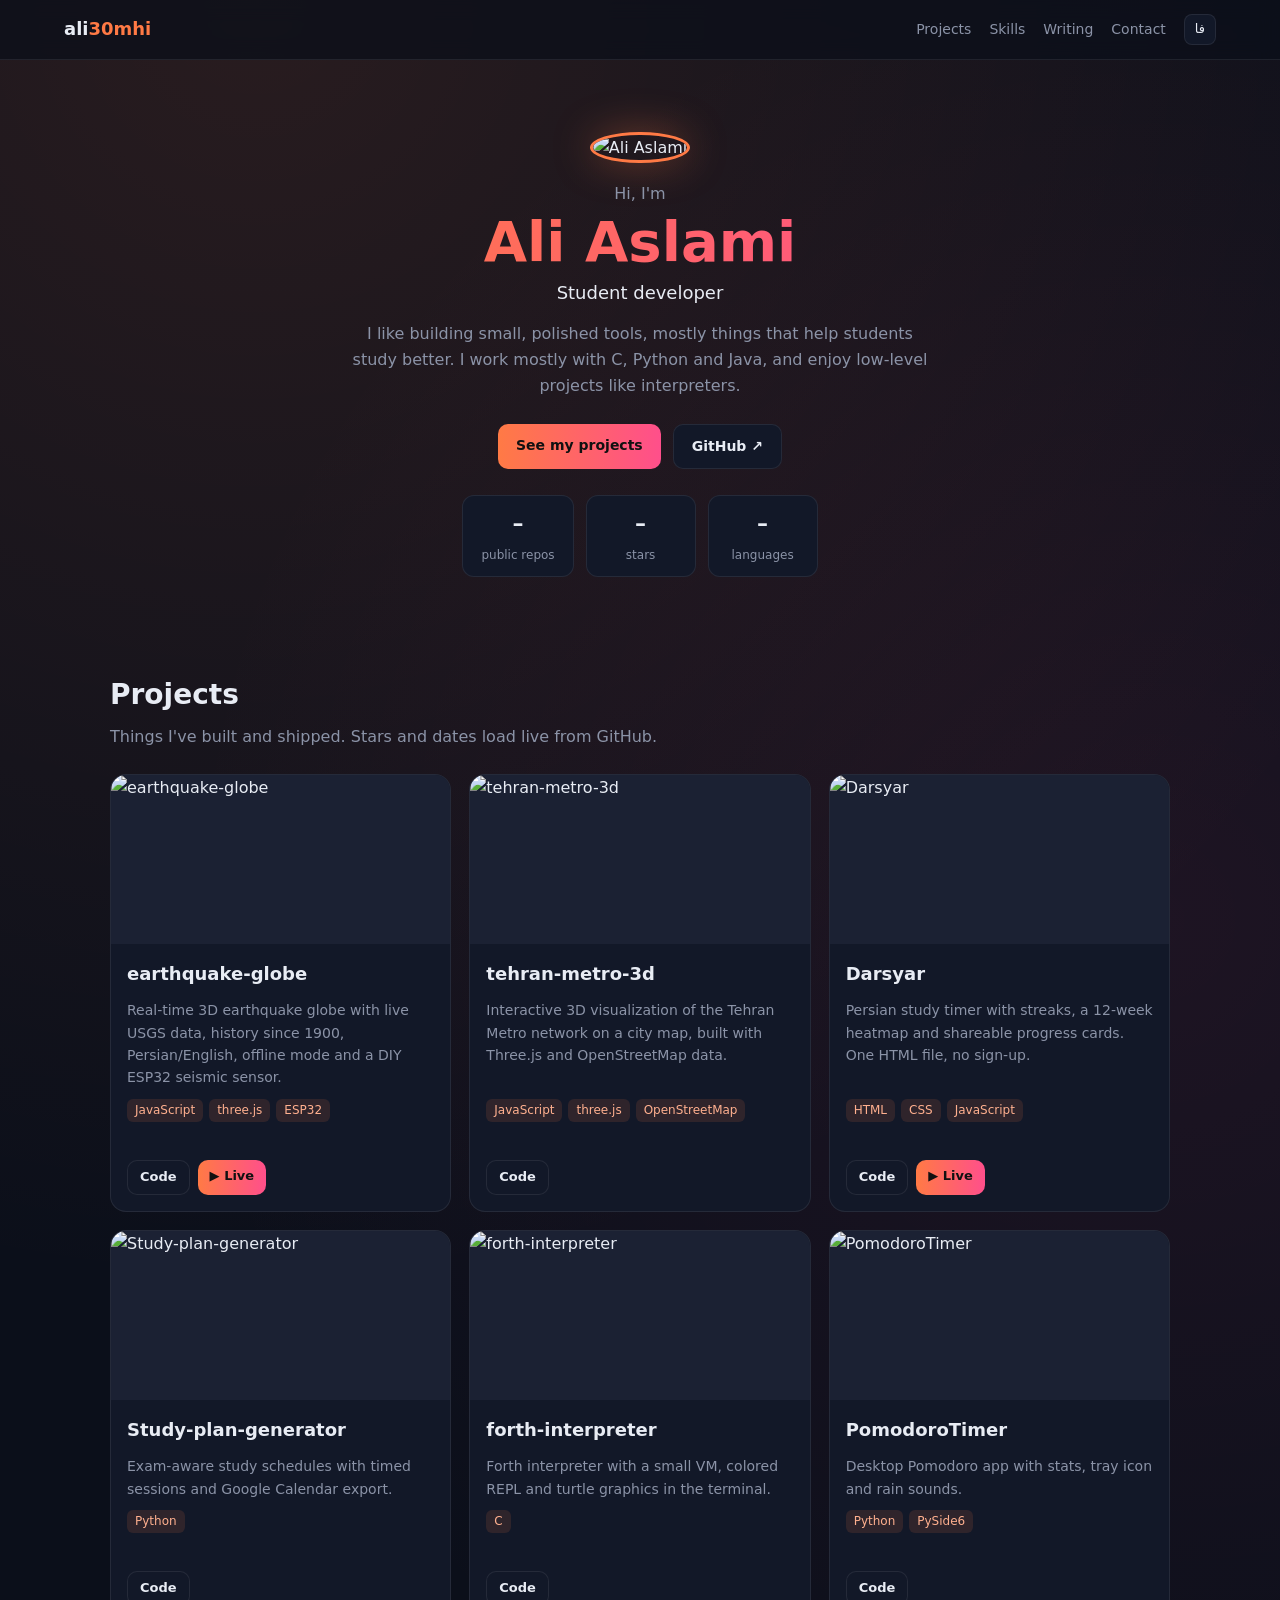
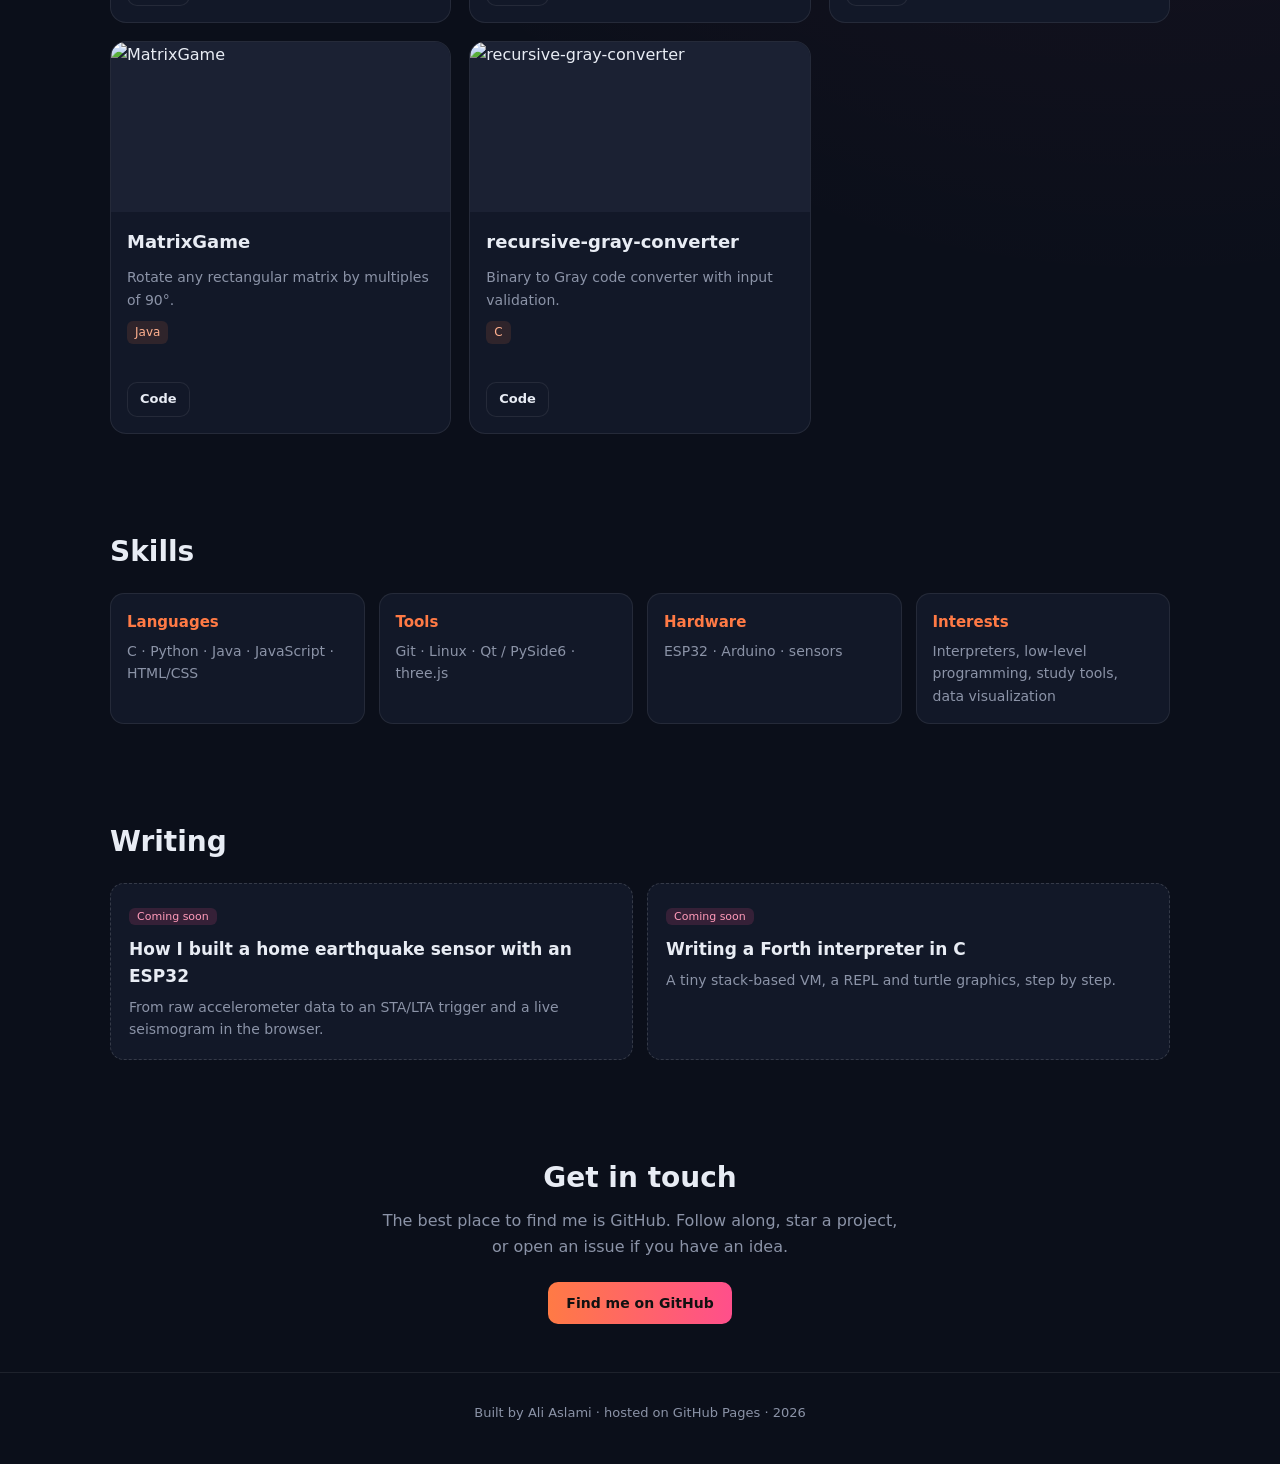
==== index.html @ bccf0cba "Remove location" ====
<!DOCTYPE html>
<html lang="en" dir="ltr">
<head>
  <meta charset="UTF-8">
  <meta name="viewport" content="width=device-width, initial-scale=1">
  <title>Ali Aslami · Student developer</title>
  <meta name="description" content="Ali Aslami, a student developer building small, polished tools in C, Python, Java and JavaScript.">
  <meta property="og:title" content="Ali Aslami · Student developer">
  <meta property="og:description" content="Projects, tools and experiments by Ali Aslami.">
  <meta property="og:image" content="https://github.com/Ali30mhi.png">
  <meta name="theme-color" content="#0b0f1a">
  <link rel="icon" href="https://github.com/Ali30mhi.png">
  <link rel="stylesheet" href="https://cdn.jsdelivr.net/npm/vazirmatn/Vazirmatn-font-face.css">
  <link rel="stylesheet" href="style.css">
</head>
<body>
  <nav class="nav">
    <a class="brand" href="#top">ali<span>30mhi</span></a>
    <div class="links">
      <a href="#projects" data-i18n="navProjects">Projects</a>
      <a href="#skills" data-i18n="navSkills">Skills</a>
      <a href="#writing" data-i18n="navWriting">Writing</a>
      <a href="#contact" data-i18n="navContact">Contact</a>
      <button id="lang" class="chip">فا</button>
    </div>
  </nav>

  <header id="top" class="hero">
    <img class="avatar" src="https://github.com/Ali30mhi.png?size=240" alt="Ali Aslami" width="120" height="120">
    <p class="hello" data-i18n="hello">Hi, I'm</p>
    <h1>Ali Aslami</h1>
    <p class="role" data-i18n="role">Student developer</p>
    <p class="bio" data-i18n="bio"></p>
    <div class="cta">
      <a class="btn primary" href="#projects" data-i18n="seeProjects">See my projects</a>
      <a class="btn" href="https://github.com/Ali30mhi" target="_blank" rel="noopener">GitHub ↗</a>
    </div>
    <div class="stats">
      <div><b id="stRepos">–</b><span data-i18n="stRepos">public repos</span></div>
      <div><b id="stStars">–</b><span data-i18n="stStars">stars</span></div>
      <div><b id="stLangs">–</b><span data-i18n="stLangs">languages</span></div>
    </div>
  </header>

  <main>
    <section id="projects">
      <h2 data-i18n="projectsTitle">Projects</h2>
      <p class="sub" data-i18n="projectsSub"></p>
      <div id="grid" class="grid"></div>
    </section>

    <section id="skills">
      <h2 data-i18n="skillsTitle">Skills</h2>
      <div class="skills">
        <div class="skill"><h3 data-i18n="skLang">Languages</h3><p>C · Python · Java · JavaScript · HTML/CSS</p></div>
        <div class="skill"><h3 data-i18n="skTools">Tools</h3><p>Git · Linux · Qt / PySide6 · three.js</p></div>
        <div class="skill"><h3 data-i18n="skHw">Hardware</h3><p>ESP32 · Arduino · sensors</p></div>
        <div class="skill"><h3 data-i18n="skInterests">Interests</h3><p data-i18n="interests"></p></div>
      </div>
    </section>

    <section id="writing">
      <h2 data-i18n="writingTitle">Writing</h2>
      <div class="posts">
        <article class="post"><span class="tag" data-i18n="soon">Coming soon</span><h3 data-i18n="post1"></h3><p data-i18n="post1d"></p></article>
        <article class="post"><span class="tag" data-i18n="soon">Coming soon</span><h3 data-i18n="post2"></h3><p data-i18n="post2d"></p></article>
      </div>
    </section>

    <section id="contact" class="contact">
      <h2 data-i18n="contactTitle">Get in touch</h2>
      <p data-i18n="contactText"></p>
      <a class="btn primary" href="https://github.com/Ali30mhi" target="_blank" rel="noopener" data-i18n="contactBtn">Find me on GitHub</a>
    </section>
  </main>

  <footer><span data-i18n="footer"></span> · <span id="year"></span></footer>
  <script src="main.js"></script>
</body>
</html>
---- style.css ----
:root {
  --bg: #0b0f1a; --card: #121828; --line: rgba(255, 255, 255, .08);
  --fg: #e8ecf4; --muted: #8b93a7; --a: #ff7a45; --b: #ff4f8b;
}
* { box-sizing: border-box; }
html { scroll-behavior: smooth; }
body {
  margin: 0; background: var(--bg); color: var(--fg);
  font: 16px/1.6 system-ui, -apple-system, "Segoe UI", Roboto, sans-serif;
  background-image: radial-gradient(circle at 20% 0%, rgba(255, 122, 69, .12), transparent 40%),
                    radial-gradient(circle at 90% 30%, rgba(255, 79, 139, .08), transparent 40%);
}
html[lang="fa"] body { font-family: Vazirmatn, Tahoma, system-ui, sans-serif; }
a { color: inherit; text-decoration: none; }

.nav {
  position: sticky; top: 0; z-index: 10; display: flex; justify-content: space-between; align-items: center;
  padding: 14px clamp(16px, 5vw, 64px); background: rgba(11, 15, 26, .75);
  backdrop-filter: blur(10px); -webkit-backdrop-filter: blur(10px); border-bottom: 1px solid var(--line);
}
.brand { font-weight: 800; font-size: 18px; direction: ltr; }
.brand span { color: var(--a); }
.links { display: flex; gap: 18px; align-items: center; font-size: 14px; color: var(--muted); }
.links a:hover { color: var(--fg); }
.chip {
  background: var(--card); color: var(--fg); border: 1px solid var(--line); border-radius: 8px;
  padding: 4px 10px; font: inherit; font-size: 13px; cursor: pointer;
}

.hero { max-width: 760px; margin: 0 auto; padding: 72px 20px 48px; text-align: center; }
.avatar { width: 120px; height: 120px; border-radius: 50%; border: 3px solid var(--a); box-shadow: 0 0 40px rgba(255, 122, 69, .35); }
.hello { color: var(--muted); margin: 18px 0 0; }
h1 {
  font-size: clamp(36px, 7vw, 56px); margin: 4px 0; line-height: 1.1;
  background: linear-gradient(90deg, var(--a), var(--b)); -webkit-background-clip: text; background-clip: text; color: transparent;
}
.role { font-size: 18px; margin: 6px 0 14px; }
.bio { color: var(--muted); max-width: 580px; margin: 0 auto; }
.cta { display: flex; gap: 12px; justify-content: center; margin: 26px 0; flex-wrap: wrap; }
.btn {
  display: inline-block; padding: 10px 18px; border-radius: 10px; border: 1px solid var(--line);
  background: var(--card); font-weight: 600; font-size: 14px; transition: transform .15s, border-color .15s;
}
.btn:hover { transform: translateY(-2px); border-color: var(--a); }
.btn.primary { background: linear-gradient(90deg, var(--a), var(--b)); border: 0; color: #111; }
.btn.small { padding: 6px 12px; font-size: 13px; }
.stats { display: flex; gap: 12px; justify-content: center; }
.stats div { background: var(--card); border: 1px solid var(--line); border-radius: 12px; padding: 10px 18px; min-width: 110px; }
.stats b { display: block; font-size: 22px; }
.stats span { font-size: 12px; color: var(--muted); }

main { max-width: 1100px; margin: 0 auto; padding: 0 20px; }
section { padding: 48px 0; }
h2 { font-size: 28px; margin: 0 0 6px; }
.sub { color: var(--muted); margin: 0 0 24px; }

.grid { display: grid; grid-template-columns: repeat(auto-fill, minmax(310px, 1fr)); gap: 18px; }
.card {
  background: var(--card); border: 1px solid var(--line); border-radius: 16px; overflow: hidden;
  display: flex; flex-direction: column; transition: transform .2s, border-color .2s, box-shadow .2s;
}
.card:hover { transform: translateY(-4px); border-color: rgba(255, 122, 69, .5); box-shadow: 0 12px 30px rgba(0, 0, 0, .35); }
.thumb img { width: 100%; aspect-ratio: 2 / 1; object-fit: cover; display: block; background: #1b2133; }
.card .body { padding: 16px; display: flex; flex-direction: column; gap: 10px; flex: 1; }
.card h3 { margin: 0; font-size: 18px; direction: ltr; text-align: start; unicode-bidi: plaintext; }
.card p { margin: 0; color: var(--muted); font-size: 14px; flex: 1; }
.tags { display: flex; flex-wrap: wrap; gap: 6px; }
.tags span { font-size: 12px; padding: 2px 8px; border-radius: 6px; background: rgba(255, 122, 69, .12); color: #ffb08f; direction: ltr; }
.meta { display: flex; gap: 12px; font-size: 12px; color: var(--muted); min-height: 18px; }
.actions { display: flex; gap: 8px; }

.skills { display: grid; grid-template-columns: repeat(auto-fit, minmax(220px, 1fr)); gap: 14px; margin-top: 18px; }
.skill { background: var(--card); border: 1px solid var(--line); border-radius: 14px; padding: 16px; }
.skill h3 { margin: 0 0 6px; font-size: 15px; color: var(--a); }
.skill p { margin: 0; color: var(--muted); font-size: 14px; }

.posts { display: grid; grid-template-columns: repeat(auto-fit, minmax(300px, 1fr)); gap: 14px; margin-top: 18px; }
.post { background: var(--card); border: 1px dashed rgba(255, 255, 255, .15); border-radius: 14px; padding: 18px; }
.post h3 { margin: 8px 0 6px; font-size: 17px; }
.post p { margin: 0; color: var(--muted); font-size: 14px; }
.tag { font-size: 11px; padding: 2px 8px; border-radius: 6px; background: rgba(255, 79, 139, .15); color: #ff9ab9; }

.contact { text-align: center; }
.contact p { color: var(--muted); max-width: 520px; margin: 8px auto 22px; }
footer { text-align: center; color: var(--muted); font-size: 13px; padding: 30px 20px 40px; border-top: 1px solid var(--line); }

@media (max-width: 640px) {
  .links a { display: none; }
  .stats { flex-wrap: wrap; }
}
/* end of style.css */
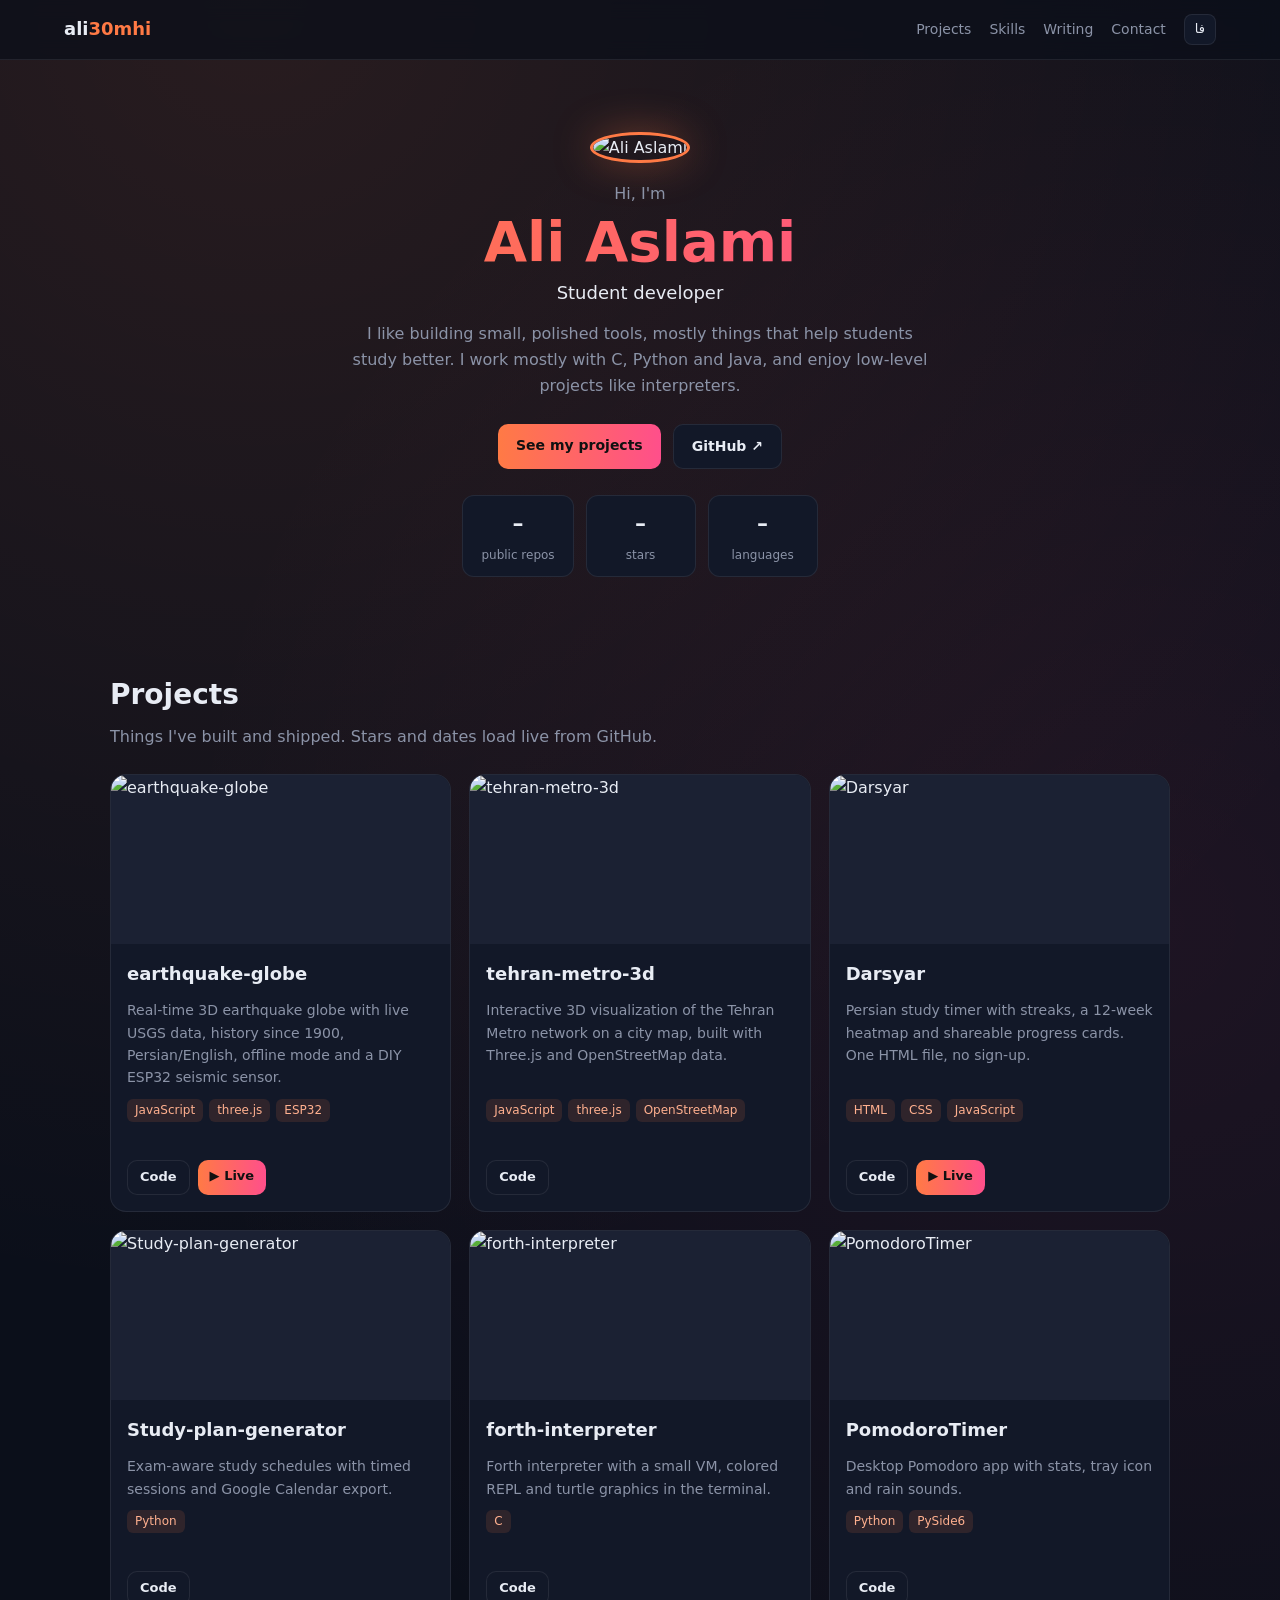
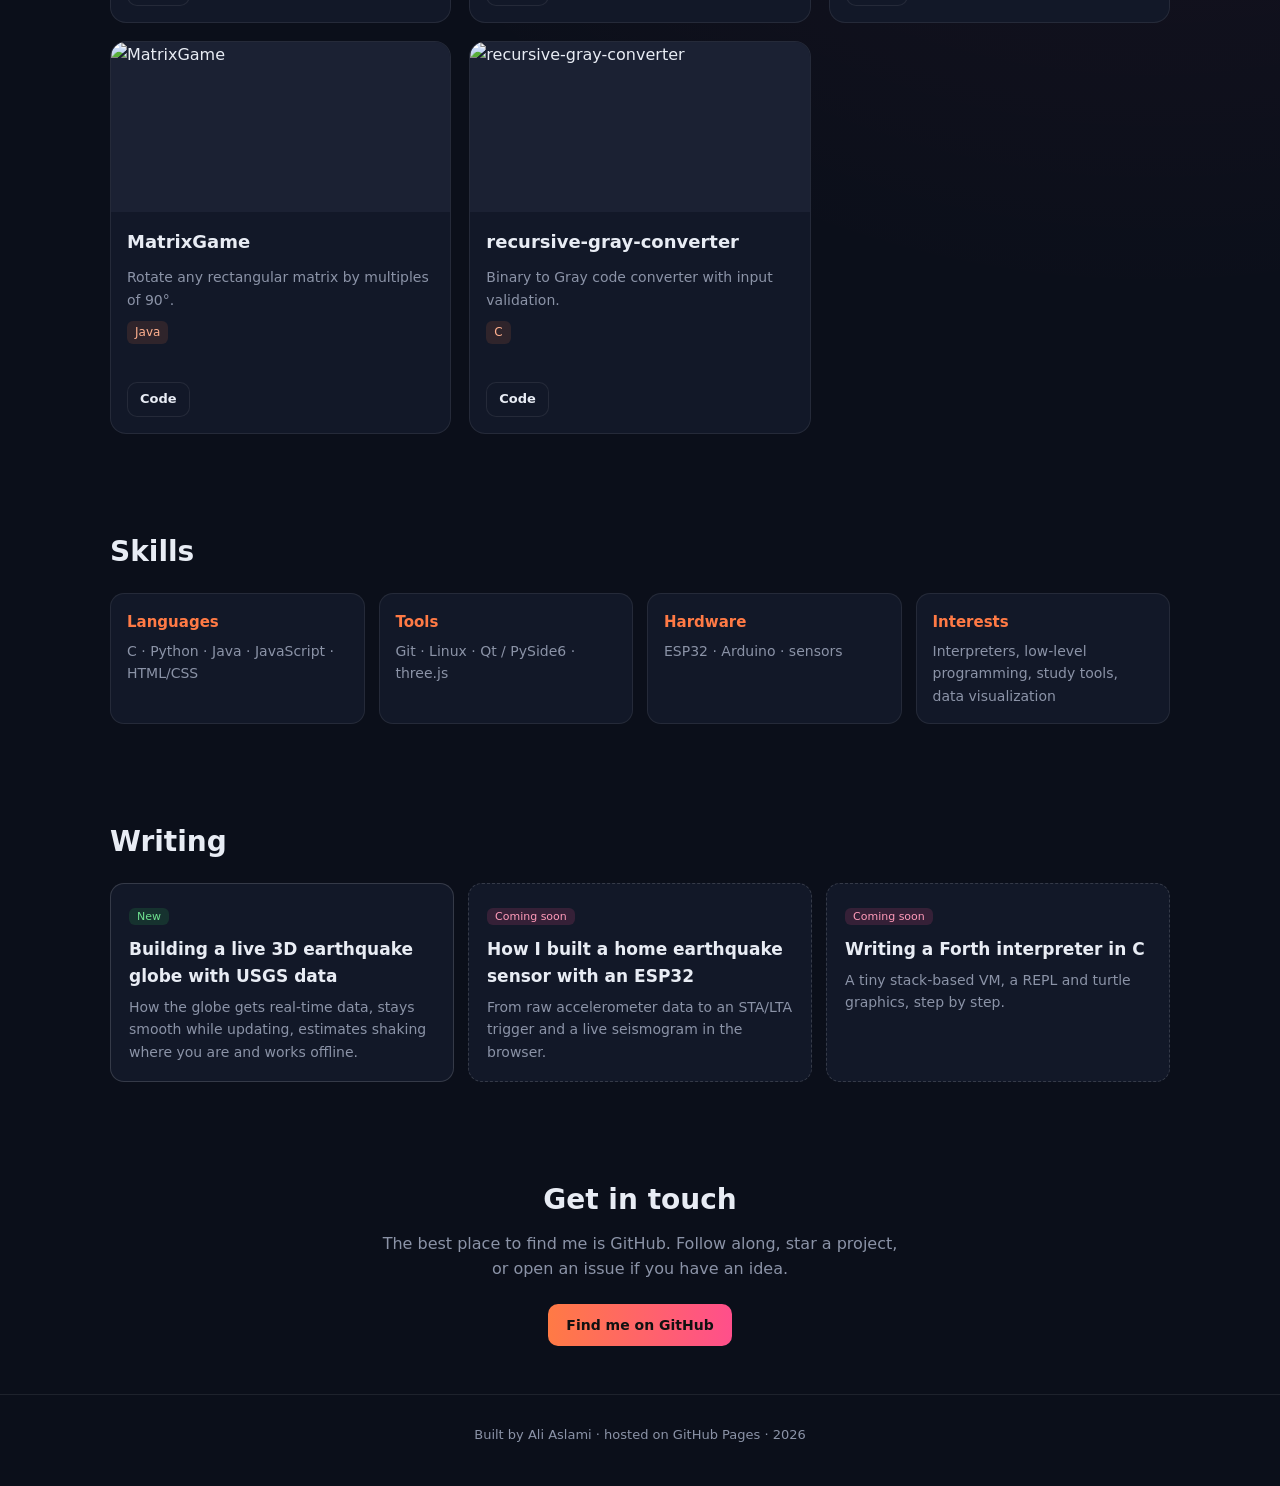
==== commit b2532bd9: "Add blog post: building a live 3D earthquake globe" ====
--- a/index.html
+++ b/index.html
@@ -62,6 +62,7 @@
     <section id="writing">
       <h2 data-i18n="writingTitle">Writing</h2>
       <div class="posts">
+        <a class="post published" href="blog/earthquake-globe.html"><span class="tag new" data-i18n="published">New</span><h3 data-i18n="postGlobe"></h3><p data-i18n="postGlobeD"></p></a>
         <article class="post"><span class="tag" data-i18n="soon">Coming soon</span><h3 data-i18n="post1"></h3><p data-i18n="post1d"></p></article>
         <article class="post"><span class="tag" data-i18n="soon">Coming soon</span><h3 data-i18n="post2"></h3><p data-i18n="post2d"></p></article>
       </div>
--- a/style.css
+++ b/style.css
@@ -89,3 +89,27 @@
   .stats { flex-wrap: wrap; }
 }
 /* end of style.css */
+/* article-styles */
+.article { max-width: 760px; margin: 0 auto; padding: 48px 20px 80px; }
+.article h1 { font-size: clamp(30px, 5vw, 42px); }
+.article .date { color: var(--muted); font-size: 14px; margin: 0 0 8px; }
+.article .lead { font-size: 19px; color: #c9cfdc; }
+.article .cover { width: 100%; border-radius: 14px; border: 1px solid var(--line); margin: 8px 0 12px; }
+.article h2 { font-size: 24px; margin: 40px 0 10px; }
+.article p, .article li { color: #c9cfdc; }
+.article a:not(.btn) { color: var(--a); text-decoration: underline; text-underline-offset: 3px; }
+.article .cta { justify-content: flex-start; }
+.article pre {
+  background: #0f1422; border: 1px solid var(--line); border-radius: 12px; padding: 14px 16px;
+  overflow-x: auto; font-size: 13.5px; line-height: 1.55; direction: ltr; text-align: left;
+}
+.article code { font-family: ui-monospace, "JetBrains Mono", Consolas, monospace; }
+.article p code, .article li code { background: rgba(255, 255, 255, .07); padding: 1px 6px; border-radius: 5px; font-size: .92em; }
+.article blockquote {
+  margin: 18px 0; padding: 10px 16px; border-inline-start: 3px solid var(--a);
+  background: rgba(255, 122, 69, .06); border-radius: 8px; color: #c9cfdc;
+}
+.article .credits { font-size: 13px; color: var(--muted); margin-top: 40px; }
+.post.published { border-style: solid; display: block; transition: transform .2s, border-color .2s; }
+.post.published:hover { transform: translateY(-3px); border-color: rgba(255, 122, 69, .5); }
+.tag.new { background: rgba(52, 199, 89, .15); color: #6ee08f; }
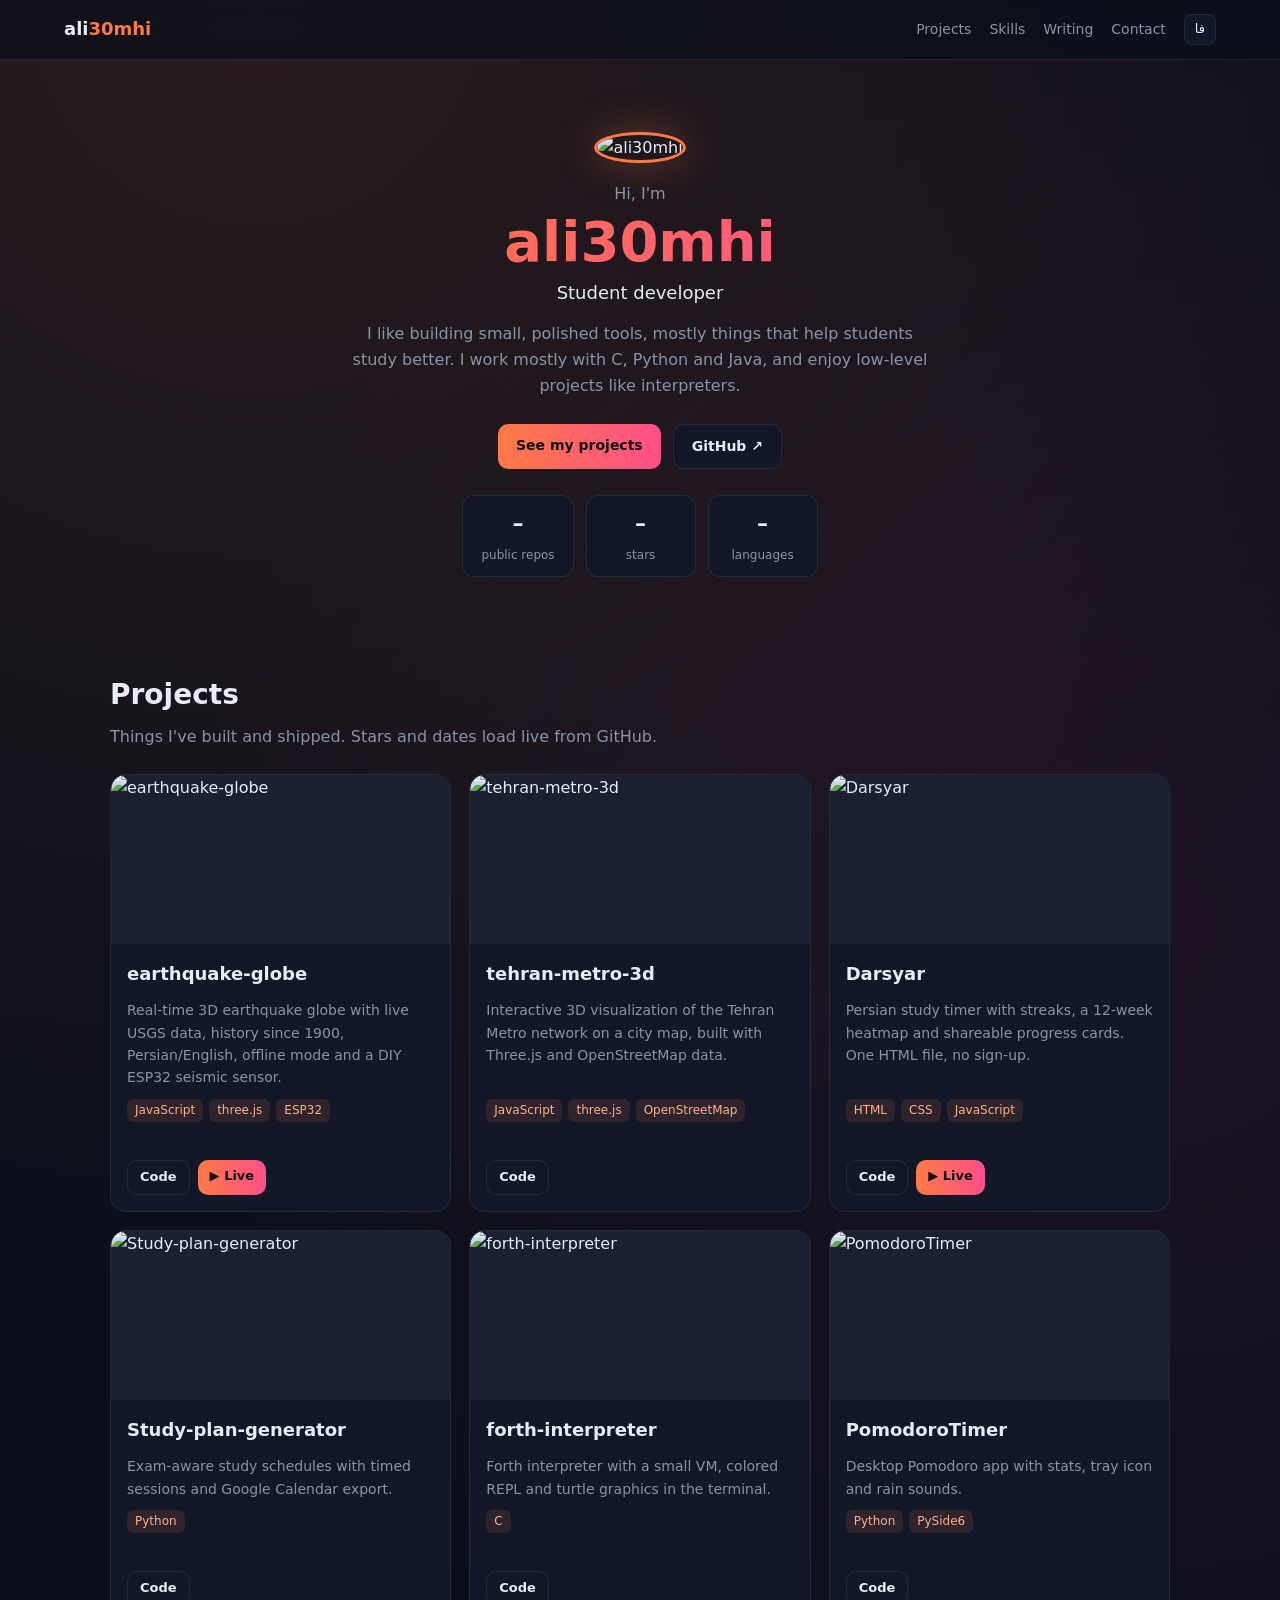
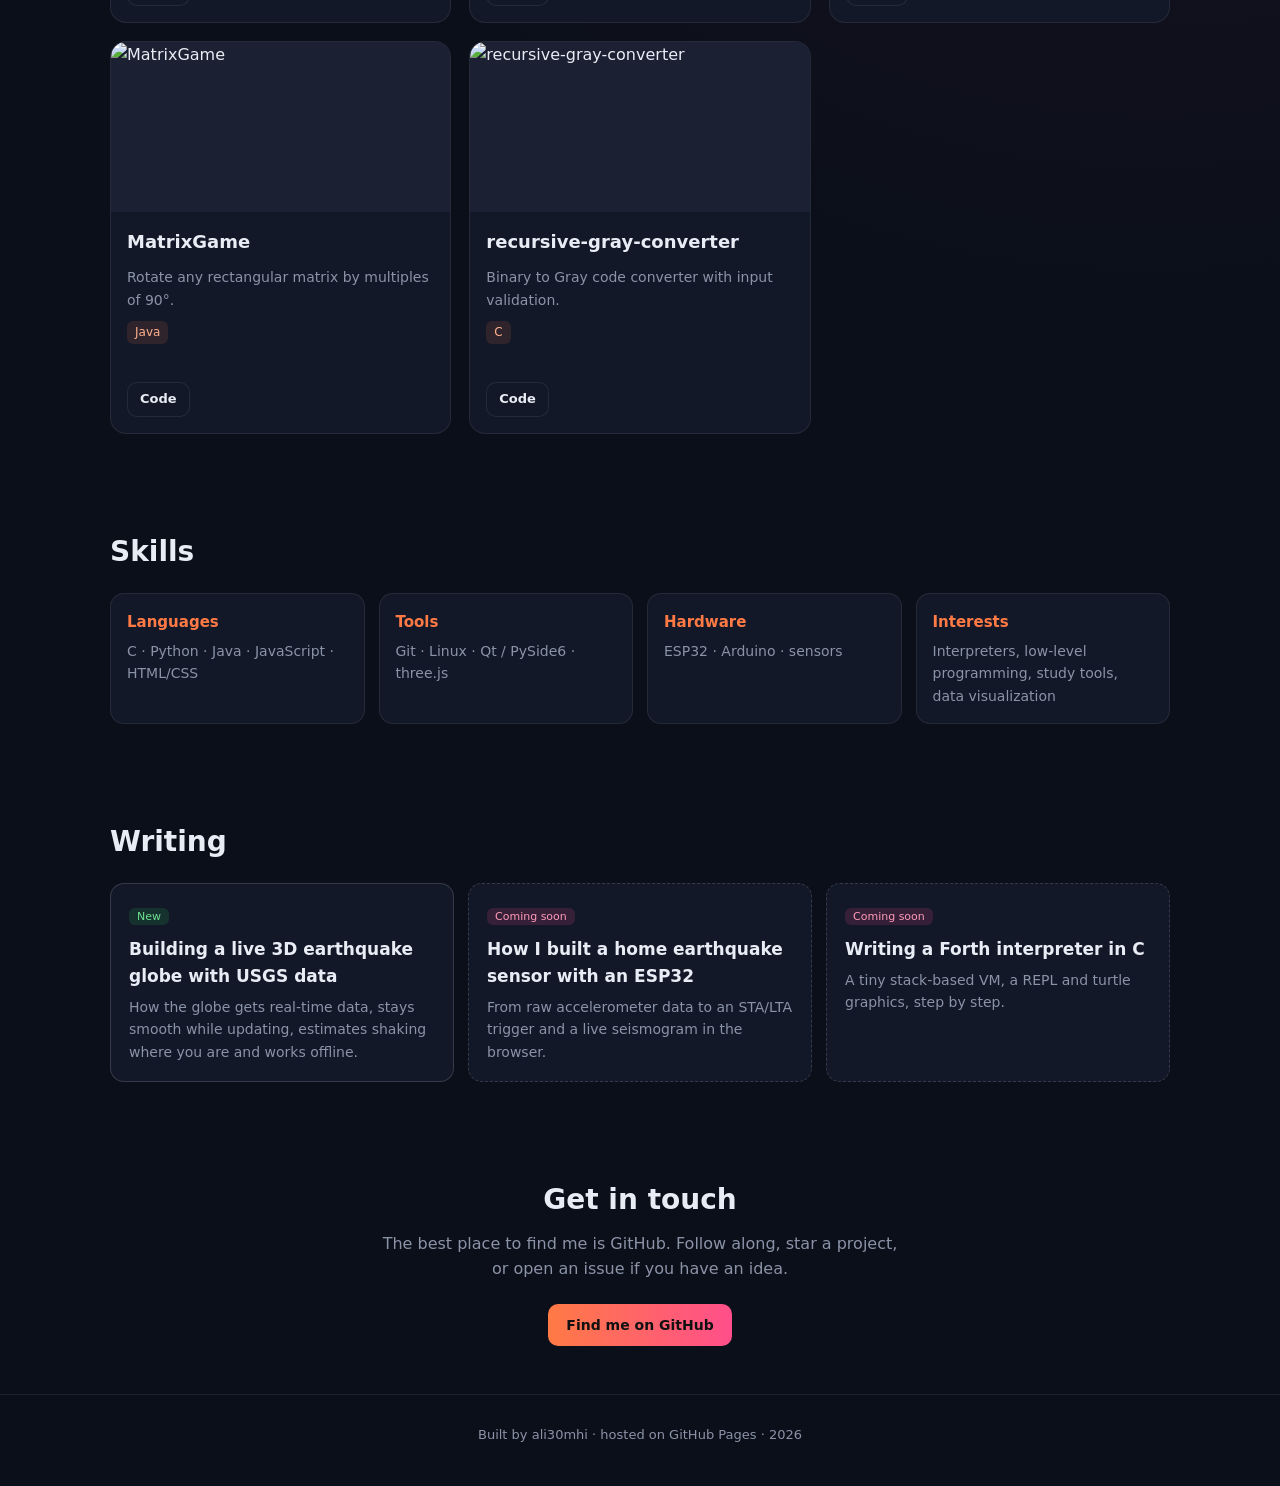
==== commit 70f804cd: "Use ali30mhi as display name" ====
--- a/index.html
+++ b/index.html
@@ -3,15 +3,16 @@
 <head>
   <meta charset="UTF-8">
   <meta name="viewport" content="width=device-width, initial-scale=1">
-  <title>Ali Aslami · Student developer</title>
-  <meta name="description" content="Ali Aslami, a student developer building small, polished tools in C, Python, Java and JavaScript.">
-  <meta property="og:title" content="Ali Aslami · Student developer">
-  <meta property="og:description" content="Projects, tools and experiments by Ali Aslami.">
+  <title>ali30mhi · Student developer</title>
+  <meta name="description" content="ali30mhi, a student developer building small, polished tools in C, Python, Java and JavaScript.">
+  <meta property="og:title" content="ali30mhi · Student developer">
+  <meta property="og:description" content="Projects, tools and experiments by ali30mhi.">
   <meta property="og:image" content="https://github.com/Ali30mhi.png">
   <meta name="theme-color" content="#0b0f1a">
+  <meta name="color-scheme" content="dark">
   <link rel="icon" href="https://github.com/Ali30mhi.png">
   <link rel="stylesheet" href="https://cdn.jsdelivr.net/npm/vazirmatn/Vazirmatn-font-face.css">
-  <link rel="stylesheet" href="style.css">
+  <link rel="stylesheet" href="style.css?v=3">
 </head>
 <body>
   <nav class="nav">
@@ -26,9 +27,9 @@
   </nav>
 
   <header id="top" class="hero">
-    <img class="avatar" src="https://github.com/Ali30mhi.png?size=240" alt="Ali Aslami" width="120" height="120">
+    <img class="avatar" src="https://github.com/Ali30mhi.png?size=240" alt="ali30mhi" width="120" height="120">
     <p class="hello" data-i18n="hello">Hi, I'm</p>
-    <h1>Ali Aslami</h1>
+    <h1>ali30mhi</h1>
     <p class="role" data-i18n="role">Student developer</p>
     <p class="bio" data-i18n="bio"></p>
     <div class="cta">
--- a/style.css
+++ b/style.css
@@ -113,3 +113,43 @@
 .post.published { border-style: solid; display: block; transition: transform .2s, border-color .2s; }
 .post.published:hover { transform: translateY(-3px); border-color: rgba(255, 122, 69, .5); }
 .tag.new { background: rgba(52, 199, 89, .15); color: #6ee08f; }
+/* cross-platform */
+html { -webkit-text-size-adjust: 100%; text-size-adjust: 100%; color-scheme: dark; scrollbar-color: #2a3247 var(--bg); }
+body { -webkit-font-smoothing: antialiased; -moz-osx-font-smoothing: grayscale; overflow-x: hidden; }
+img { max-width: 100%; height: auto; }
+.grid { grid-template-columns: repeat(auto-fill, minmax(min(310px, 100%), 1fr)); }
+.skills { grid-template-columns: repeat(auto-fit, minmax(min(220px, 100%), 1fr)); }
+.posts { grid-template-columns: repeat(auto-fit, minmax(min(300px, 100%), 1fr)); }
+.card h3, .post h3, .article h1, .article h2 { overflow-wrap: anywhere; }
+.article code, .article pre { font-family: ui-monospace, SFMono-Regular, Menlo, Consolas, "Liberation Mono", monospace; }
+a:focus-visible, button:focus-visible { outline: 2px solid var(--a); outline-offset: 3px; border-radius: 8px; }
+::-webkit-scrollbar { width: 10px; height: 10px; }
+::-webkit-scrollbar-track { background: var(--bg); }
+::-webkit-scrollbar-thumb { background: #2a3247; border-radius: 8px; border: 2px solid var(--bg); }
+@media (hover: none) {
+  .btn:hover, .card:hover, .post.published:hover { transform: none; }
+}
+@media (prefers-reduced-motion: reduce) {
+  *, *::before, *::after { transition: none !important; animation: none !important; scroll-behavior: auto !important; }
+}
+@media (max-width: 640px) {
+  .nav { padding: 12px 16px; }
+  .links { gap: 12px; }
+  .links a { display: inline; font-size: 13px; }
+  .hero { padding: 40px 16px 28px; }
+  .avatar { width: 96px; height: 96px; }
+  .role { font-size: 16px; }
+  .stats div { flex: 1; min-width: 0; padding: 8px 10px; }
+  .stats b { font-size: 18px; }
+  main { padding: 0 16px; }
+  section { padding: 32px 0; }
+  h2 { font-size: 24px; }
+  .article { padding: 28px 16px 56px; }
+  .article .lead { font-size: 17px; }
+  .article h2 { font-size: 21px; margin-top: 32px; }
+  .article pre { font-size: 12.5px; }
+}
+@media (max-width: 420px) {
+  .links a[href="#skills"], .links a[href="#contact"] { display: none; }
+}
+/* end of cross-platform */
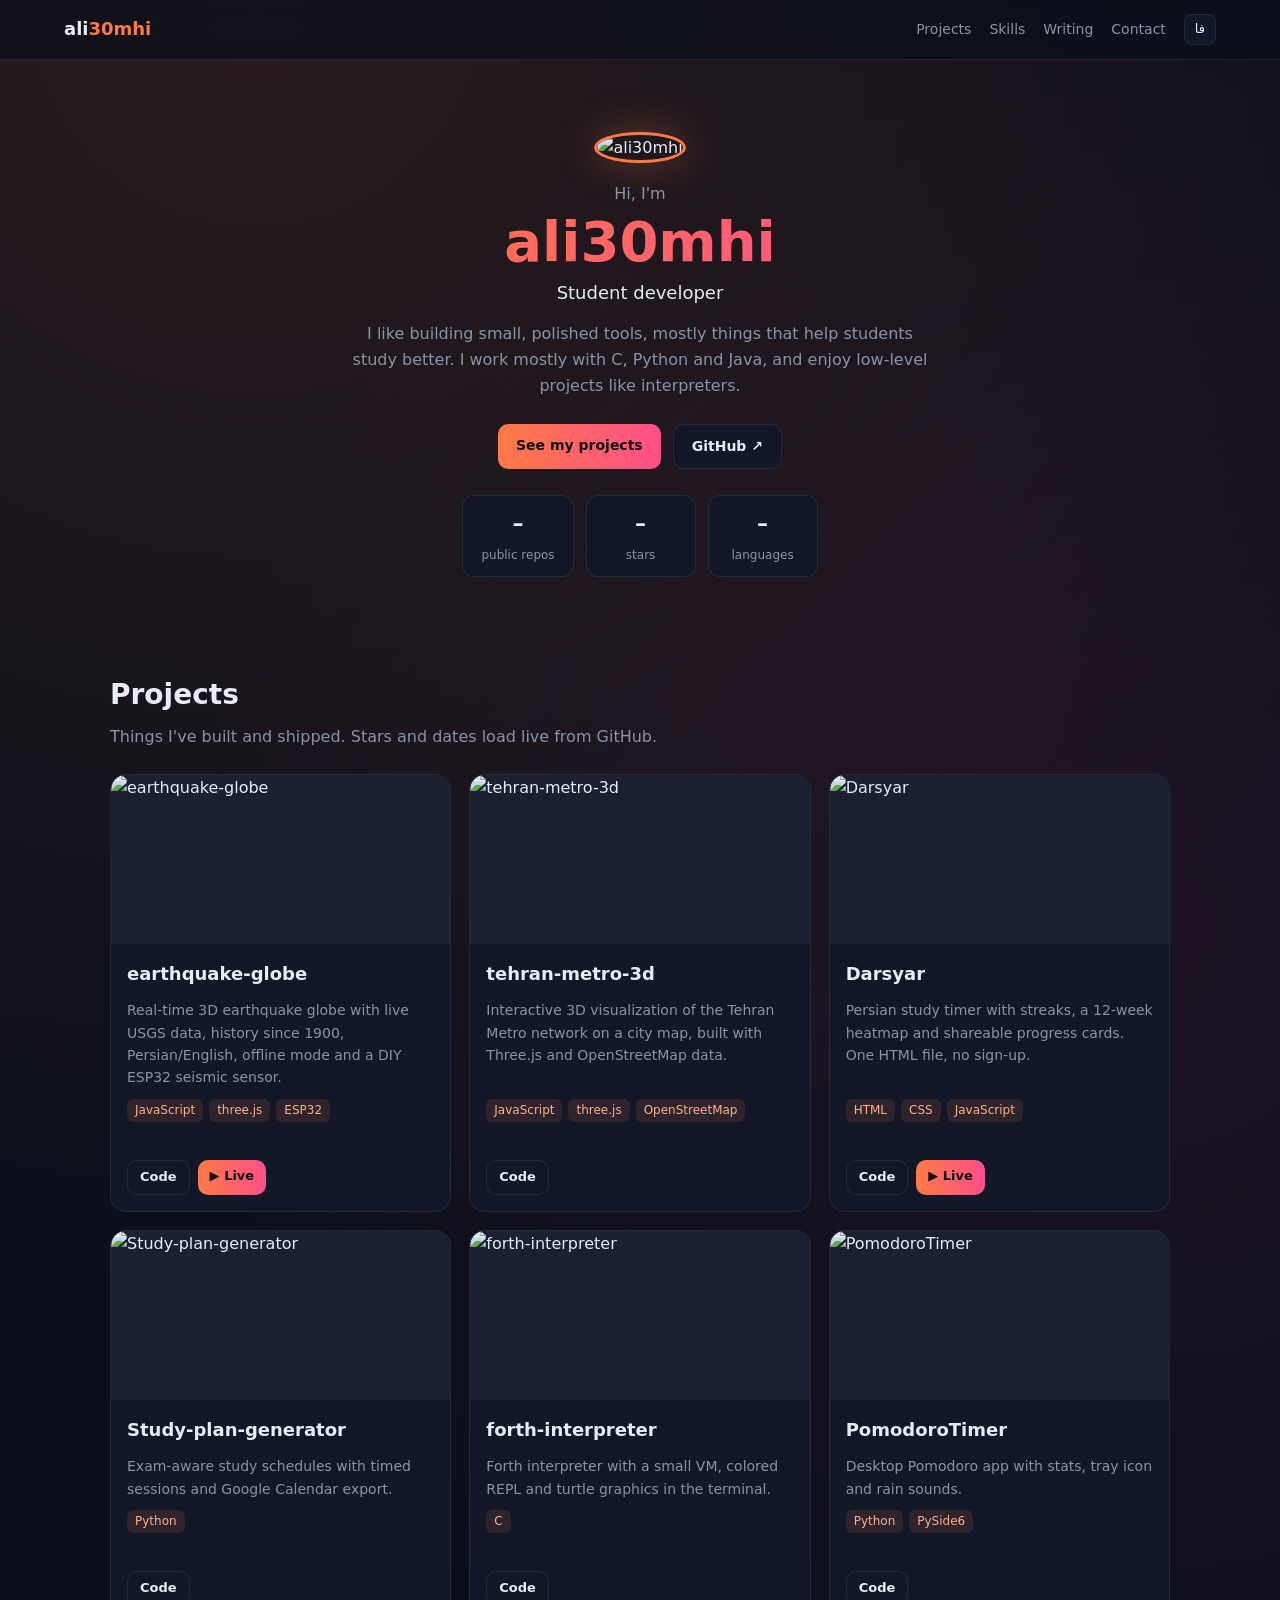
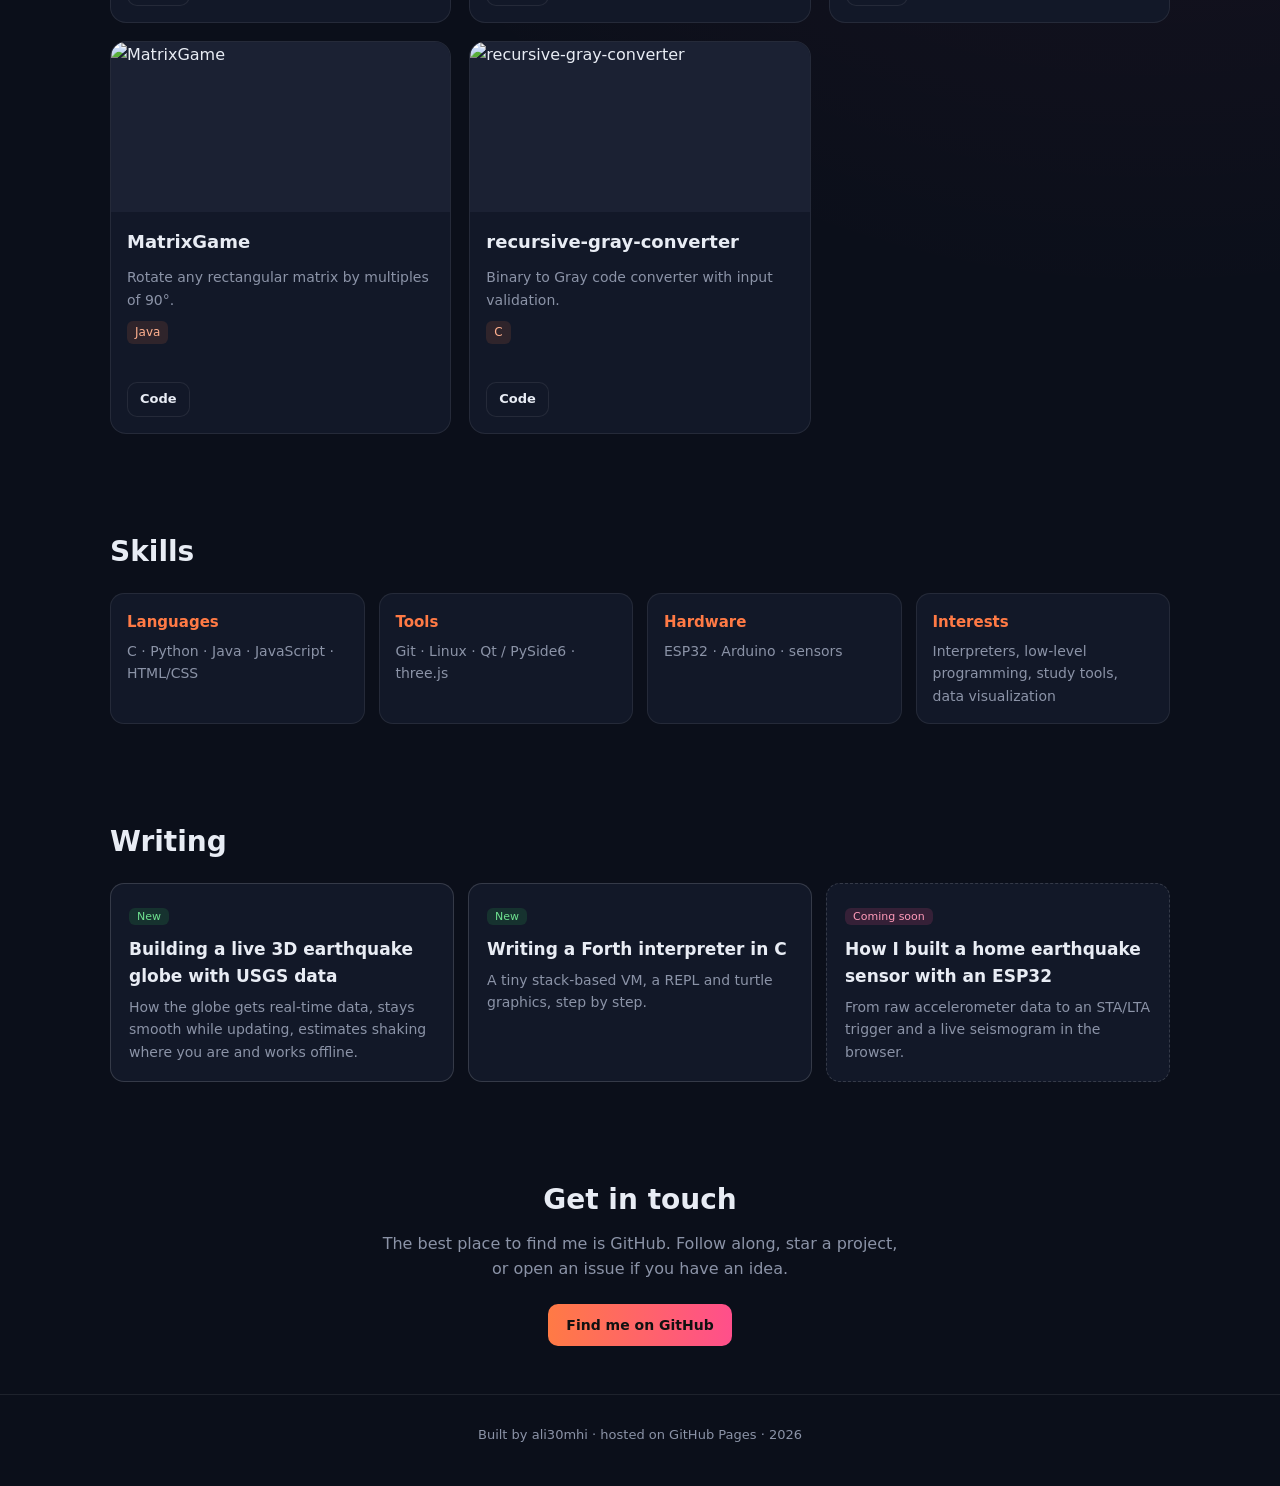
==== commit 4f9fb0dc: "Add blog post: Writing a Forth interpreter in C" ====
--- a/index.html
+++ b/index.html
@@ -64,8 +64,8 @@
       <h2 data-i18n="writingTitle">Writing</h2>
       <div class="posts">
         <a class="post published" href="blog/earthquake-globe.html"><span class="tag new" data-i18n="published">New</span><h3 data-i18n="postGlobe"></h3><p data-i18n="postGlobeD"></p></a>
+        <a class="post published" href="blog/forth-interpreter.html"><span class="tag new" data-i18n="published">New</span><h3 data-i18n="post2"></h3><p data-i18n="post2d"></p></a>
         <article class="post"><span class="tag" data-i18n="soon">Coming soon</span><h3 data-i18n="post1"></h3><p data-i18n="post1d"></p></article>
-        <article class="post"><span class="tag" data-i18n="soon">Coming soon</span><h3 data-i18n="post2"></h3><p data-i18n="post2d"></p></article>
       </div>
     </section>
 
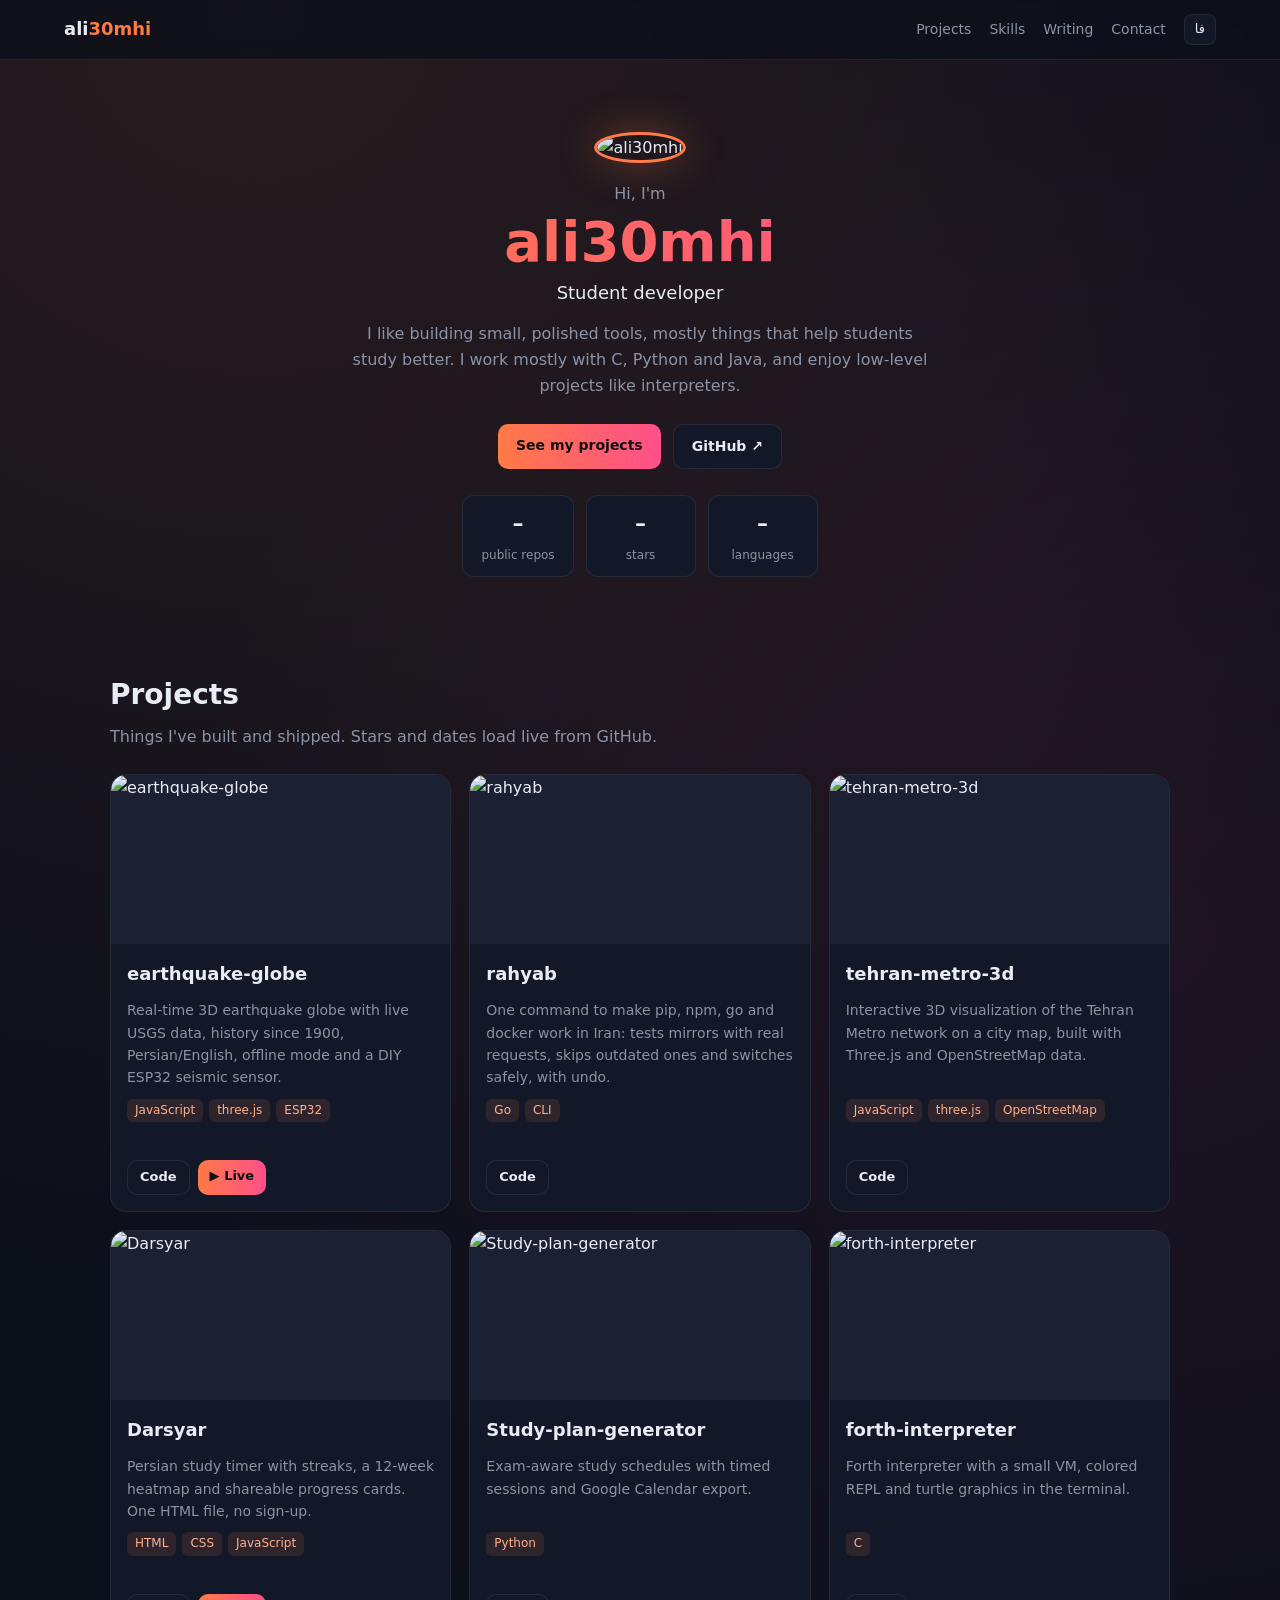
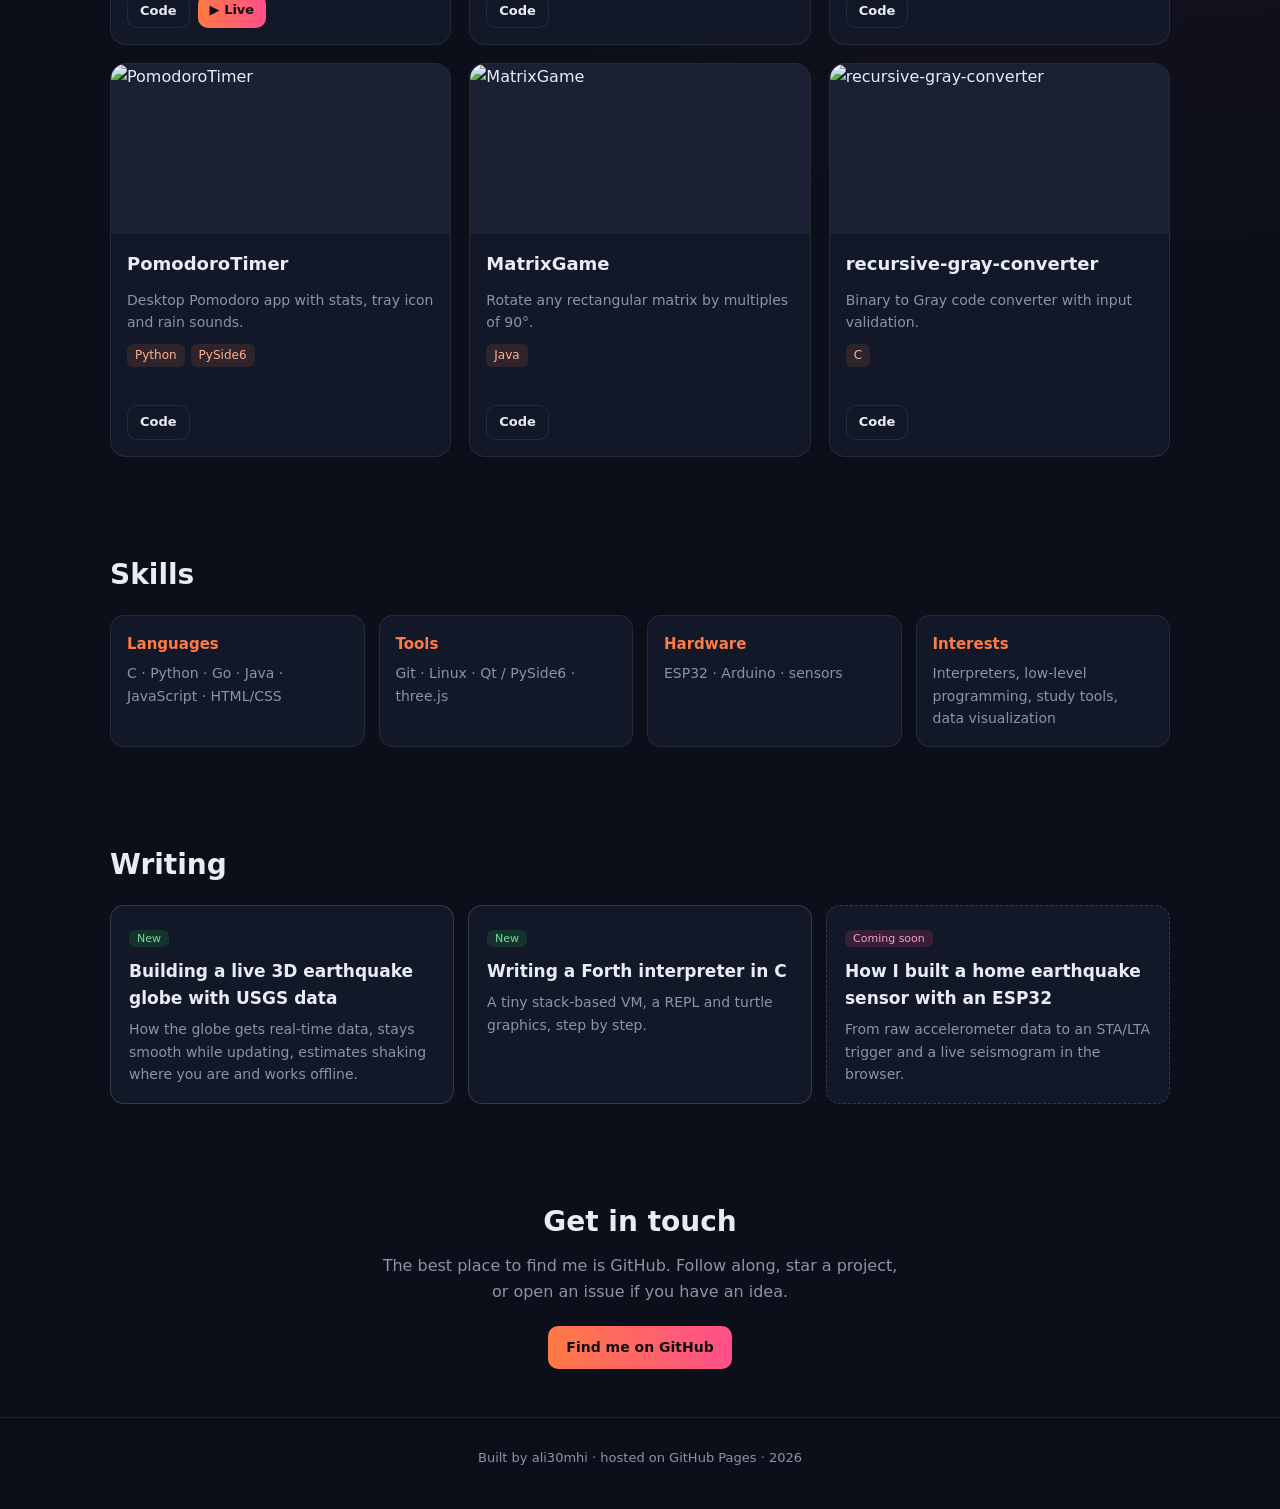
==== commit 9b962115: "Add rahyab to projects" ====
--- a/index.html
+++ b/index.html
@@ -53,7 +53,7 @@
     <section id="skills">
       <h2 data-i18n="skillsTitle">Skills</h2>
       <div class="skills">
-        <div class="skill"><h3 data-i18n="skLang">Languages</h3><p>C · Python · Java · JavaScript · HTML/CSS</p></div>
+        <div class="skill"><h3 data-i18n="skLang">Languages</h3><p>C · Python · Go · Java · JavaScript · HTML/CSS</p></div>
         <div class="skill"><h3 data-i18n="skTools">Tools</h3><p>Git · Linux · Qt / PySide6 · three.js</p></div>
         <div class="skill"><h3 data-i18n="skHw">Hardware</h3><p>ESP32 · Arduino · sensors</p></div>
         <div class="skill"><h3 data-i18n="skInterests">Interests</h3><p data-i18n="interests"></p></div>
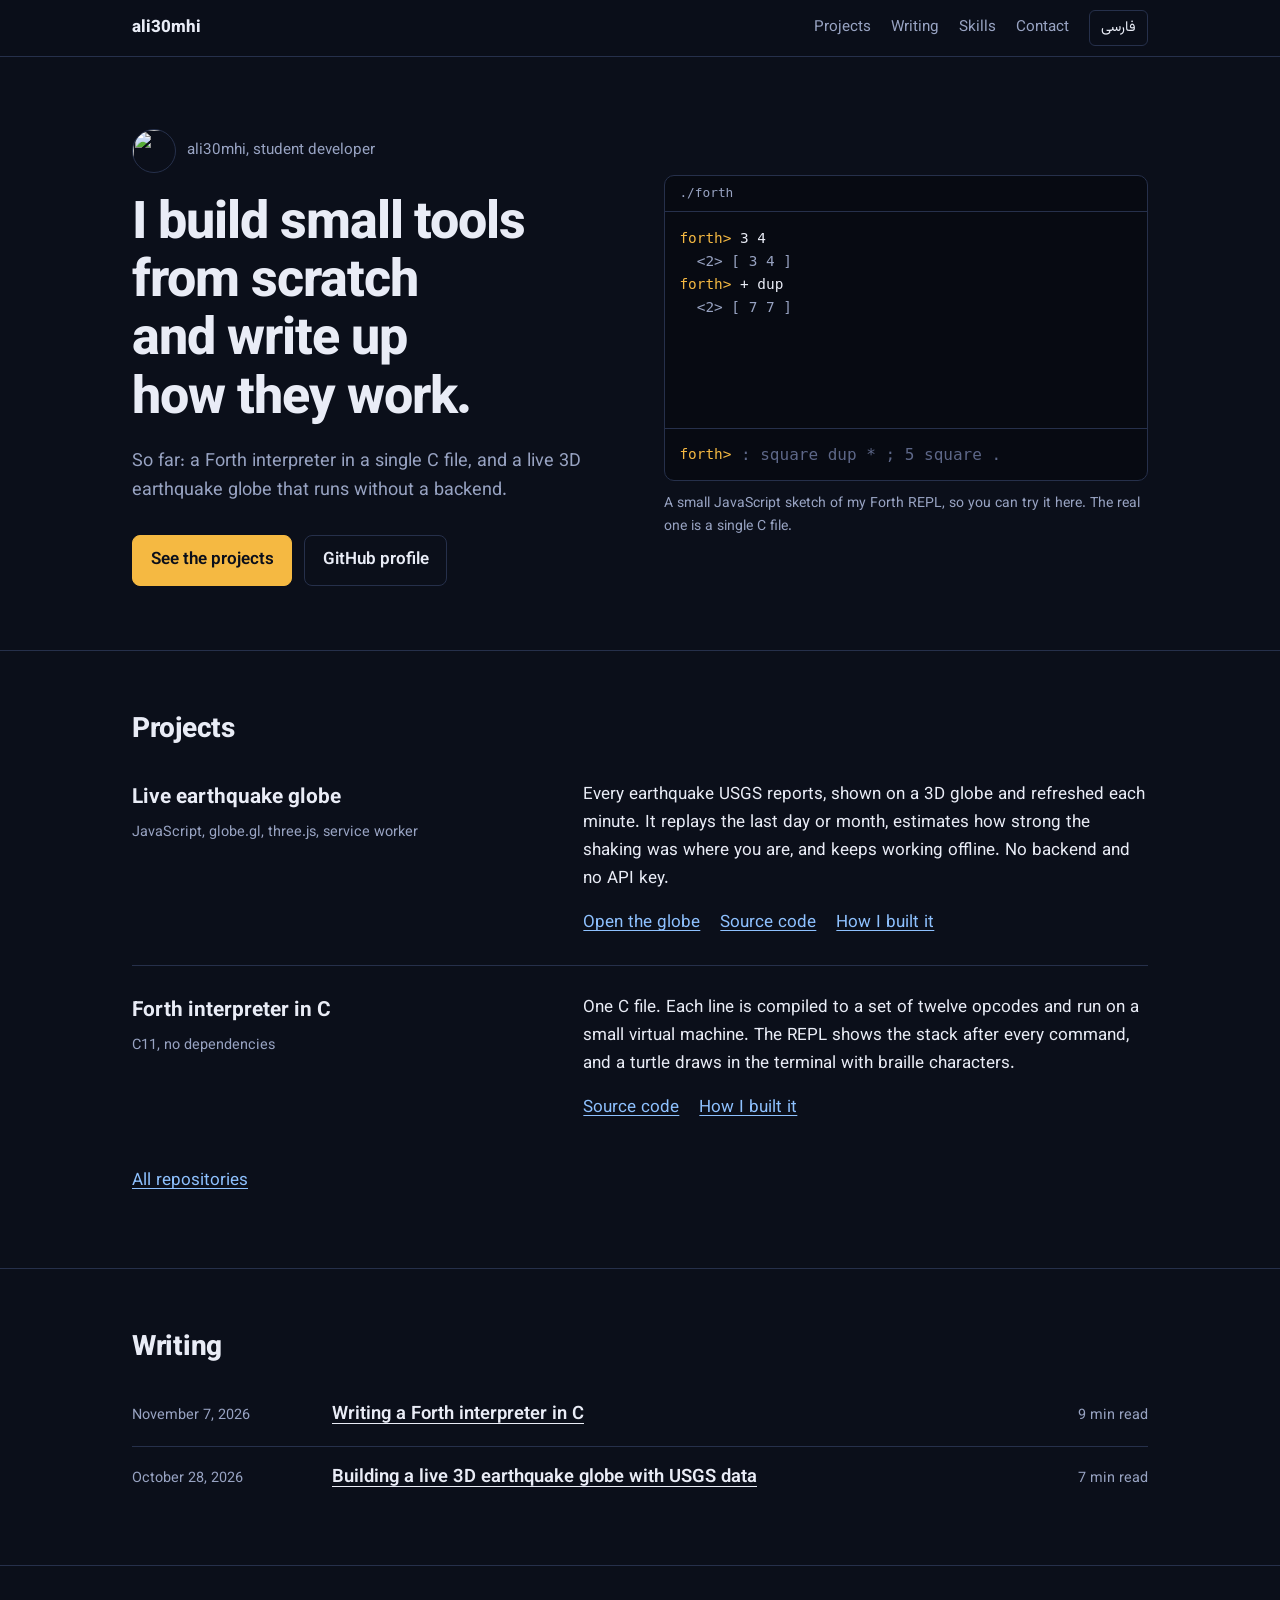
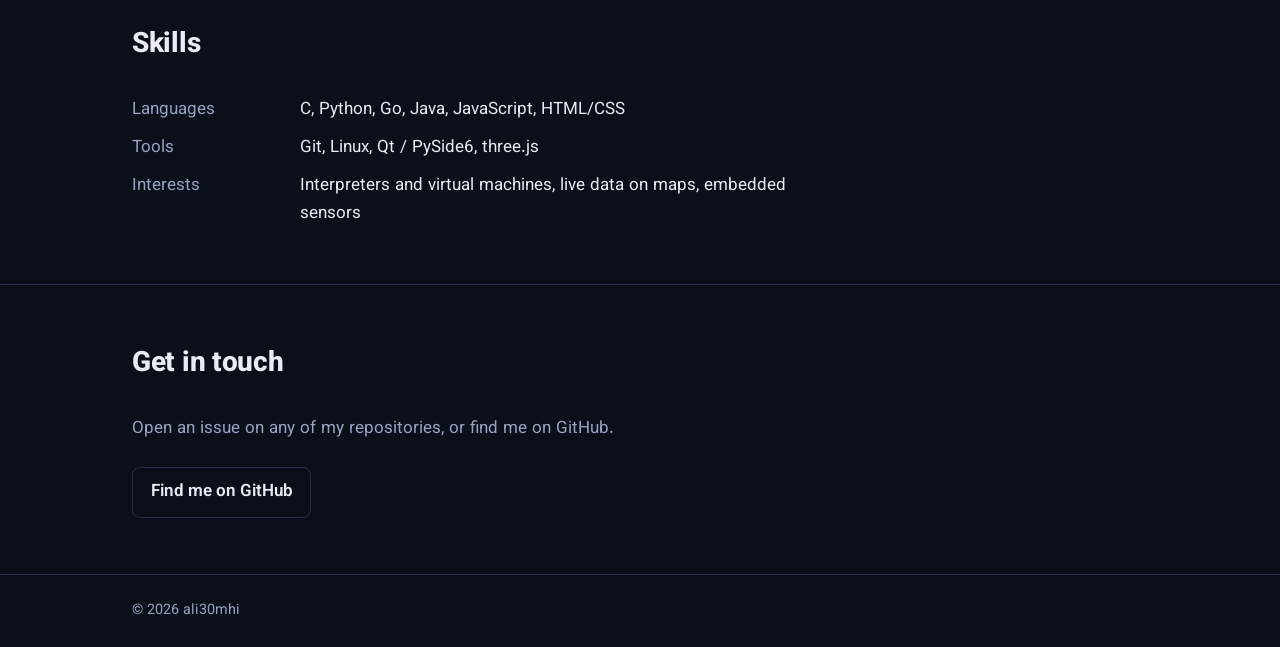
==== commit b2e0dcfc: "Remove hardware row from skills" ====
--- a/index.html
+++ b/index.html
@@ -1,82 +1,428 @@
-<!DOCTYPE html>
+<!doctype html>
 <html lang="en" dir="ltr">
 <head>
-  <meta charset="UTF-8">
-  <meta name="viewport" content="width=device-width, initial-scale=1">
-  <title>ali30mhi · Student developer</title>
-  <meta name="description" content="ali30mhi, a student developer building small, polished tools in C, Python, Java and JavaScript.">
-  <meta property="og:title" content="ali30mhi · Student developer">
-  <meta property="og:description" content="Projects, tools and experiments by ali30mhi.">
-  <meta property="og:image" content="https://github.com/Ali30mhi.png">
-  <meta name="theme-color" content="#0b0f1a">
-  <meta name="color-scheme" content="dark">
-  <link rel="icon" href="https://github.com/Ali30mhi.png">
-  <link rel="stylesheet" href="https://cdn.jsdelivr.net/npm/vazirmatn/Vazirmatn-font-face.css">
-  <link rel="stylesheet" href="style.css?v=3">
+<meta charset="utf-8">
+<meta name="viewport" content="width=device-width, initial-scale=1">
+<title>ali30mhi · Student developer</title>
+<meta name="description" content="ali30mhi, a student developer building small, polished tools in C, Python, Java and JavaScript.">
+<meta name="color-scheme" content="dark">
+<meta name="theme-color" content="#0b0f1a">
+<link rel="canonical" href="https://ali30mhi.github.io/">
+<meta property="og:type" content="website">
+<meta property="og:url" content="https://ali30mhi.github.io/">
+<meta property="og:title" content="ali30mhi · Student developer">
+<meta property="og:description" content="Projects, tools and experiments by ali30mhi.">
+<meta property="og:image" content="https://github.com/Ali30mhi.png">
+<meta name="twitter:card" content="summary">
+<script type="application/ld+json">
+{"@context":"https://schema.org","@type":"Person","name":"ali30mhi","url":"https://ali30mhi.github.io/","image":"https://github.com/Ali30mhi.png","sameAs":["https://github.com/Ali30mhi"]}
+</script>
+<link rel="preconnect" href="https://fonts.googleapis.com">
+<link rel="preconnect" href="https://fonts.gstatic.com" crossorigin>
+<link href="https://fonts.googleapis.com/css2?family=Vazirmatn:wght@400;600;800&display=swap" rel="stylesheet">
+<style>
+:root{
+  --ink:#0b0f1a; --term:#070a12; --line:#26304b;
+  --text:#e9ecf6; --muted:#98a3c2; --amber:#f5b942; --sky:#8ec1ff; --err:#ff8f7a;
+  --sans:"Vazirmatn",system-ui,-apple-system,"Segoe UI",Tahoma,sans-serif;
+  --mono:ui-monospace,"Cascadia Code","SF Mono",Menlo,Consolas,"DejaVu Sans Mono",monospace;
+  color-scheme:dark;
+}
+*,*::before,*::after{box-sizing:border-box}
+html{scroll-behavior:smooth;scroll-padding-top:6rem}
+body{margin:0;background:var(--ink);color:var(--text);font:400 1.0625rem/1.65 var(--sans);-webkit-font-smoothing:antialiased}
+a{color:var(--sky);text-underline-offset:.2em}
+a:hover{color:var(--text)}
+:focus-visible{outline:2px solid var(--amber);outline-offset:3px;border-radius:4px}
+.wrap{max-width:66rem;margin-inline:auto;padding-inline:1.25rem}
+.skip{position:absolute;top:-5rem;inset-inline-start:1rem;z-index:10;background:var(--amber);color:var(--ink);padding:.5rem .9rem;border-radius:6px;font-weight:600}
+.skip:focus{top:1rem}
+
+/* header */
+.top{position:sticky;top:0;z-index:5;background:rgba(11,15,26,.9);backdrop-filter:blur(8px);border-bottom:1px solid var(--line)}
+.top-row{display:flex;flex-wrap:wrap;align-items:center;gap:.25rem 1.25rem;min-height:3.5rem}
+.brand{font-weight:800;color:var(--text);text-decoration:none;margin-inline-end:auto}
+.menu{display:flex;gap:1.25rem}
+.menu a{color:var(--muted);text-decoration:none;font-size:.95rem}
+.menu a:hover{color:var(--text)}
+.lang{font:inherit;font-size:.9rem;color:var(--text);background:none;border:1px solid var(--line);border-radius:6px;padding:.3rem .7rem;cursor:pointer}
+.lang:hover{border-color:var(--amber)}
+@media(max-width:40rem){.menu{order:3;width:100%;padding-bottom:.6rem}}
+
+/* hero */
+.hero{display:grid;grid-template-columns:minmax(0,1fr) minmax(0,1fr);gap:3rem;align-items:center;padding-block:4.5rem 4rem}
+.who{display:flex;align-items:center;gap:.7rem;margin:0 0 1.5rem;color:var(--muted);font-size:.95rem}
+.who img{border-radius:50%;border:1px solid var(--line)}
+h1{font-size:clamp(2rem,4.6vw,3.25rem);line-height:1.12;font-weight:800;letter-spacing:-.02em;margin:0 0 1.1rem;text-wrap:balance}
+[dir=rtl] h1{letter-spacing:0;line-height:1.4}
+.lead{color:var(--muted);font-size:1.125rem;max-width:34rem;margin:0 0 1.75rem}
+.actions{display:flex;flex-wrap:wrap;gap:.75rem}
+.btn{display:inline-block;padding:.65rem 1.1rem;border-radius:8px;font-weight:600;text-decoration:none;border:1px solid var(--line);color:var(--text)}
+.btn:hover{border-color:var(--text)}
+.btn-primary{background:var(--amber);border-color:var(--amber);color:var(--ink)}
+.btn-primary:hover{background:#ffd27a;border-color:#ffd27a;color:var(--ink)}
+@media(max-width:56rem){.hero{grid-template-columns:1fr;gap:2.25rem;padding-block:3rem}}
+
+/* terminal: always left-to-right */
+.term{direction:ltr;text-align:left;background:var(--term);border:1px solid var(--line);border-radius:10px;font:400 .9rem/1.6 var(--mono);overflow:hidden}
+.term-bar{padding:.45rem .9rem;border-bottom:1px solid var(--line);color:var(--muted);font-size:.8rem}
+.term-log{margin:0;padding:.9rem;height:13.5rem;overflow-y:auto;white-space:pre-wrap;word-break:break-word;font:inherit}
+.term-log .p{color:var(--amber)}
+.term-log .s{color:var(--muted)}
+.term-log .e{color:var(--err)}
+.term-in{display:flex;align-items:center;gap:.6rem;padding:.6rem .9rem;border-top:1px solid var(--line)}
+.term-in:focus-within{box-shadow:inset 0 0 0 2px var(--amber)}
+.term-in label{color:var(--amber)}
+.term-in input{flex:1;min-width:0;font:inherit;font-size:1rem;color:var(--text);background:none;border:0;padding:.2rem 0;caret-color:var(--amber)}
+.term-in input:focus{outline:none}
+.term-in input::placeholder{color:#5d6788}
+.term-note{color:var(--muted);font-size:.875rem;margin:.75rem 0 0}
+
+/* sections */
+.block{padding-block:3.5rem;border-top:1px solid var(--line)}
+h2{font-size:1.75rem;font-weight:800;letter-spacing:-.01em;margin:0 0 1.75rem}
+[dir=rtl] h2{letter-spacing:0}
+
+.feature{display:grid;grid-template-columns:minmax(0,5fr) minmax(0,7fr);gap:1rem 3rem;padding-block:1.75rem;border-top:1px solid var(--line)}
+.feature-first{border-top:0;padding-top:0}
+.feature h3{font-size:1.3rem;margin:0 0 .35rem}
+.stack{color:var(--muted);font-size:.9rem;margin:0}
+.desc{margin:0 0 1rem;max-width:38rem}
+.links{display:flex;flex-wrap:wrap;gap:.4rem 1.25rem;list-style:none;padding:0;margin:0}
+@media(max-width:44rem){.feature{grid-template-columns:1fr}}
+
+.more-title{font-size:1rem;font-weight:600;color:var(--muted);margin:2.5rem 0 .75rem}
+.repo-list{list-style:none;padding:0;margin:0 0 1.25rem;display:grid;grid-template-columns:repeat(auto-fill,minmax(17rem,1fr));gap:0 2.5rem}
+.repo-list li{padding-block:.8rem;border-top:1px solid var(--line)}
+.repo-list a{font-weight:600}
+.repo-list span{display:block;color:var(--muted);font-size:.9rem}
+
+.posts{list-style:none;padding:0;margin:0}
+.posts li{display:grid;grid-template-columns:11rem minmax(0,1fr) auto;gap:.2rem 1.5rem;align-items:baseline;padding-block:1rem;border-top:1px solid var(--line)}
+.posts li:first-child{border-top:0;padding-top:0}
+.posts time,.posts .read{color:var(--muted);font-size:.9rem}
+.posts a{font-size:1.15rem;font-weight:600;color:var(--text)}
+.posts a:hover{color:var(--amber)}
+@media(max-width:44rem){.posts li{grid-template-columns:1fr}}
+
+.facts{display:grid;grid-template-columns:9rem minmax(0,1fr);gap:.6rem 1.5rem;margin:0;max-width:44rem}
+.facts dt{color:var(--muted)}
+.facts dd{margin:0}
+@media(max-width:30rem){.facts{grid-template-columns:1fr;gap:.1rem}.facts dd{margin-bottom:.8rem}}
+
+.contact-text{max-width:34rem;margin:0 0 1.5rem;color:var(--muted)}
+.foot{border-top:1px solid var(--line);padding-block:1.5rem;color:var(--muted);font-size:.9rem}
+
+@media(prefers-reduced-motion:reduce){html{scroll-behavior:auto}}
+</style>
 </head>
-<body>
-  <nav class="nav">
-    <a class="brand" href="#top">ali<span>30mhi</span></a>
-    <div class="links">
-      <a href="#projects" data-i18n="navProjects">Projects</a>
-      <a href="#skills" data-i18n="navSkills">Skills</a>
-      <a href="#writing" data-i18n="navWriting">Writing</a>
-      <a href="#contact" data-i18n="navContact">Contact</a>
-      <button id="lang" class="chip">فا</button>
-    </div>
-  </nav>
-
-  <header id="top" class="hero">
-    <img class="avatar" src="https://github.com/Ali30mhi.png?size=240" alt="ali30mhi" width="120" height="120">
-    <p class="hello" data-i18n="hello">Hi, I'm</p>
-    <h1>ali30mhi</h1>
-    <p class="role" data-i18n="role">Student developer</p>
-    <p class="bio" data-i18n="bio"></p>
-    <div class="cta">
-      <a class="btn primary" href="#projects" data-i18n="seeProjects">See my projects</a>
-      <a class="btn" href="https://github.com/Ali30mhi" target="_blank" rel="noopener">GitHub ↗</a>
-    </div>
-    <div class="stats">
-      <div><b id="stRepos">–</b><span data-i18n="stRepos">public repos</span></div>
-      <div><b id="stStars">–</b><span data-i18n="stStars">stars</span></div>
-      <div><b id="stLangs">–</b><span data-i18n="stLangs">languages</span></div>
-    </div>
-  </header>
-
-  <main>
-    <section id="projects">
-      <h2 data-i18n="projectsTitle">Projects</h2>
-      <p class="sub" data-i18n="projectsSub"></p>
-      <div id="grid" class="grid"></div>
-    </section>
-
-    <section id="skills">
-      <h2 data-i18n="skillsTitle">Skills</h2>
-      <div class="skills">
-        <div class="skill"><h3 data-i18n="skLang">Languages</h3><p>C · Python · Go · Java · JavaScript · HTML/CSS</p></div>
-        <div class="skill"><h3 data-i18n="skTools">Tools</h3><p>Git · Linux · Qt / PySide6 · three.js</p></div>
-        <div class="skill"><h3 data-i18n="skHw">Hardware</h3><p>ESP32 · Arduino · sensors</p></div>
-        <div class="skill"><h3 data-i18n="skInterests">Interests</h3><p data-i18n="interests"></p></div>
+<body id="top">
+<a class="skip" href="#main" data-i18n="skip">Skip to content</a>
+
+<header class="top">
+  <div class="wrap top-row">
+    <a class="brand" href="#top">ali30mhi</a>
+    <nav class="menu" aria-label="Sections">
+      <a href="#projects" data-i18n="nav.projects">Projects</a>
+      <a href="#writing" data-i18n="nav.writing">Writing</a>
+      <a href="#skills" data-i18n="nav.skills">Skills</a>
+      <a href="#contact" data-i18n="nav.contact">Contact</a>
+    </nav>
+    <button class="lang" id="lang" type="button" lang="fa">فارسی</button>
+  </div>
+</header>
+
+<main id="main">
+  <div class="wrap hero">
+    <div>
+      <p class="who">
+        <img src="https://github.com/Ali30mhi.png?size=96" alt="" width="44" height="44">
+        <span data-i18n="hero.who">ali30mhi, student developer</span>
+      </p>
+      <h1 data-i18n="hero.title">I build small tools from scratch and write up how they work.</h1>
+      <p class="lead" data-i18n="hero.lead">So far: a Forth interpreter in a single C file, and a live 3D earthquake globe that runs without a backend.</p>
+      <div class="actions">
+        <a class="btn btn-primary" href="#projects" data-i18n="hero.cta1">See the projects</a>
+        <a class="btn" href="https://github.com/Ali30mhi" rel="me" data-i18n="hero.cta2">GitHub profile</a>
       </div>
-    </section>
-
-    <section id="writing">
-      <h2 data-i18n="writingTitle">Writing</h2>
-      <div class="posts">
-        <a class="post published" href="blog/earthquake-globe.html"><span class="tag new" data-i18n="published">New</span><h3 data-i18n="postGlobe"></h3><p data-i18n="postGlobeD"></p></a>
-        <a class="post published" href="blog/forth-interpreter.html"><span class="tag new" data-i18n="published">New</span><h3 data-i18n="post2"></h3><p data-i18n="post2d"></p></a>
-        <article class="post"><span class="tag" data-i18n="soon">Coming soon</span><h3 data-i18n="post1"></h3><p data-i18n="post1d"></p></article>
+    </div>
+
+    <div>
+      <div class="term">
+        <div class="term-bar">./forth</div>
+        <pre class="term-log" id="log" role="log" tabindex="0" aria-label="Forth output"><span class="p">forth&gt; </span>3 4
+<span class="s">  &lt;2&gt; [ 3 4 ]</span>
+<span class="p">forth&gt; </span>+ dup
+<span class="s">  &lt;2&gt; [ 7 7 ]</span>
+</pre>
+        <form class="term-in" id="repl">
+          <label for="cmd">forth&gt;</label>
+          <input id="cmd" type="text" dir="ltr" autocomplete="off" autocapitalize="off" spellcheck="false" placeholder=": square dup * ; 5 square .">
+        </form>
       </div>
-    </section>
-
-    <section id="contact" class="contact">
-      <h2 data-i18n="contactTitle">Get in touch</h2>
-      <p data-i18n="contactText"></p>
-      <a class="btn primary" href="https://github.com/Ali30mhi" target="_blank" rel="noopener" data-i18n="contactBtn">Find me on GitHub</a>
-    </section>
-  </main>
-
-  <footer><span data-i18n="footer"></span> · <span id="year"></span></footer>
-  <script src="main.js"></script>
+      <p class="term-note" data-i18n="term.note">A small JavaScript sketch of my Forth REPL, so you can try it here. The real one is a single C file.</p>
+    </div>
+  </div>
+
+  <section class="block" id="projects">
+    <div class="wrap">
+      <h2 data-i18n="projects.title">Projects</h2>
+
+      <article class="feature feature-first">
+        <div>
+          <h3 data-i18n="p1.title">Live earthquake globe</h3>
+          <p class="stack">JavaScript, globe.gl, three.js, service worker</p>
+        </div>
+        <div>
+          <p class="desc" data-i18n="p1.desc">Every earthquake USGS reports, shown on a 3D globe and refreshed each minute. It replays the last day or month, estimates how strong the shaking was where you are, and keeps working offline. No backend and no API key.</p>
+          <ul class="links">
+            <li><a href="https://ali30mhi.github.io/earthquake-globe/" data-i18n="p1.live">Open the globe</a></li>
+            <li><a href="https://github.com/Ali30mhi/earthquake-globe" data-i18n="link.source">Source code</a></li>
+            <li><a href="https://ali30mhi.github.io/blog/earthquake-globe.html" data-i18n="link.post">How I built it</a></li>
+          </ul>
+        </div>
+      </article>
+
+      <article class="feature">
+        <div>
+          <h3 data-i18n="p2.title">Forth interpreter in C</h3>
+          <p class="stack" data-i18n="p2.stack">C11, no dependencies</p>
+        </div>
+        <div>
+          <p class="desc" data-i18n="p2.desc">One C file. Each line is compiled to a set of twelve opcodes and run on a small virtual machine. The REPL shows the stack after every command, and a turtle draws in the terminal with braille characters.</p>
+          <ul class="links">
+            <li><a href="https://github.com/Ali30mhi/forth-interpreter" data-i18n="link.source">Source code</a></li>
+            <li><a href="https://ali30mhi.github.io/blog/forth-interpreter.html" data-i18n="link.post">How I built it</a></li>
+          </ul>
+        </div>
+      </article>
+
+      <div id="more" hidden>
+        <h3 class="more-title" data-i18n="more.title">More on GitHub</h3>
+        <ul class="repo-list" id="repos"></ul>
+      </div>
+      <p><a href="https://github.com/Ali30mhi?tab=repositories" data-i18n="more.all">All repositories</a></p>
+    </div>
+  </section>
+
+  <section class="block" id="writing">
+    <div class="wrap">
+      <h2 data-i18n="writing.title">Writing</h2>
+      <ul class="posts">
+        <li>
+          <time datetime="2026-11-07">November 7, 2026</time>
+          <a href="https://ali30mhi.github.io/blog/forth-interpreter.html" data-i18n="w1.title">Writing a Forth interpreter in C</a>
+          <span class="read" data-i18n="w1.read">9 min read</span>
+        </li>
+        <li>
+          <time datetime="2026-10-28">October 28, 2026</time>
+          <a href="https://ali30mhi.github.io/blog/earthquake-globe.html" data-i18n="w2.title">Building a live 3D earthquake globe with USGS data</a>
+          <span class="read" data-i18n="w2.read">7 min read</span>
+        </li>
+      </ul>
+    </div>
+  </section>
+
+  <section class="block" id="skills">
+    <div class="wrap">
+      <h2 data-i18n="skills.title">Skills</h2>
+      <dl class="facts">
+        <dt data-i18n="skills.lang">Languages</dt>
+        <dd>C, Python, Go, Java, JavaScript, HTML/CSS</dd>
+        <dt data-i18n="skills.tools">Tools</dt>
+        <dd>Git, Linux, Qt / PySide6, three.js</dd>
+        <dt data-i18n="skills.int">Interests</dt>
+        <dd data-i18n="skills.int.v">Interpreters and virtual machines, live data on maps, embedded sensors</dd>
+      </dl>
+    </div>
+  </section>
+
+  <section class="block" id="contact">
+    <div class="wrap">
+      <h2 data-i18n="contact.title">Get in touch</h2>
+      <p class="contact-text" data-i18n="contact.text">Open an issue on any of my repositories, or find me on GitHub.</p>
+      <a class="btn" href="https://github.com/Ali30mhi" rel="me" data-i18n="contact.btn">Find me on GitHub</a>
+      <!-- Add an email or Telegram link here if you want people to reach you directly. -->
+    </div>
+  </section>
+</main>
+
+<footer class="foot">
+  <div class="wrap">© 2026 ali30mhi</div>
+</footer>
+
+<script>
+(function () {
+  'use strict';
+  var html = document.documentElement;
+
+  /* ---------- language ---------- */
+  var fa = {
+    'skip': 'رفتن به محتوا',
+    'nav.projects': 'پروژه‌ها', 'nav.writing': 'نوشته‌ها', 'nav.skills': 'مهارت‌ها', 'nav.contact': 'تماس',
+    'hero.who': 'ali30mhi، برنامه‌نویس دانشجو',
+    'hero.title': 'ابزارهای کوچک را از صفر می‌سازم و می‌نویسم چطور کار می‌کنند.',
+    'hero.lead': 'تا اینجا: یک مفسر Forth در یک فایل C و یک کرهٔ سه‌بعدی زندهٔ زمین‌لرزه که بدون بک‌اند کار می‌کند.',
+    'hero.cta1': 'دیدن پروژه‌ها', 'hero.cta2': 'پروفایل گیت‌هاب',
+    'term.note': 'نسخهٔ کوچک جاوااسکریپتی از REPL مفسر Forth من، برای امتحان در همین صفحه. نسخهٔ اصلی یک فایل C است.',
+    'projects.title': 'پروژه‌ها',
+    'p1.title': 'کرهٔ زندهٔ زمین‌لرزه',
+    'p1.desc': 'هر زمین‌لرزه‌ای که USGS گزارش می‌کند، روی یک کرهٔ سه‌بعدی که هر دقیقه به‌روز می‌شود. یک روز یا یک ماه گذشته را بازپخش می‌کند، شدت لرزش در محل شما را تخمین می‌زند و آفلاین هم کار می‌کند. بدون بک‌اند و بدون کلید API.',
+    'p1.live': 'باز کردن کره',
+    'p2.title': 'مفسر Forth با C',
+    'p2.stack': 'C11، بدون وابستگی',
+    'p2.desc': 'یک فایل C. هر خط به مجموعه‌ای از دوازده دستور کامپایل و روی یک ماشین مجازی کوچک اجرا می‌شود. REPL بعد از هر فرمان پشته را نشان می‌دهد و یک لاک‌پشت با نویسه‌های بریل در ترمینال نقاشی می‌کشد.',
+    'link.source': 'کد منبع', 'link.post': 'چطور ساختمش',
+    'more.title': 'بقیه در گیت‌هاب', 'more.all': 'همهٔ مخزن‌ها',
+    'writing.title': 'نوشته‌ها',
+    'w1.title': 'نوشتن مفسر Forth با C', 'w1.read': '۹ دقیقه مطالعه، به انگلیسی',
+    'w2.title': 'ساخت کرهٔ سه‌بعدی زندهٔ زمین‌لرزه با داده‌های USGS', 'w2.read': '۷ دقیقه مطالعه، به انگلیسی',
+    'skills.title': 'مهارت‌ها', 'skills.lang': 'زبان‌ها', 'skills.tools': 'ابزارها',
+    'skills.int': 'علاقه‌مندی‌ها', 'skills.int.v': 'مفسرها و ماشین‌های مجازی، دادهٔ زنده روی نقشه، حسگرهای توکار',
+    'contact.title': 'تماس',
+    'contact.text': 'در هر کدام از مخزن‌هایم یک issue باز کنید یا در گیت‌هاب پیدایم کنید.',
+    'contact.btn': 'من در گیت‌هاب'
+  };
+  var en = {};
+  var nodes = Array.prototype.slice.call(document.querySelectorAll('[data-i18n]'));
+  nodes.forEach(function (n) { if (!(n.dataset.i18n in en)) en[n.dataset.i18n] = n.textContent; });
+  var times = Array.prototype.slice.call(document.querySelectorAll('time[datetime]'));
+  var langBtn = document.getElementById('lang');
+
+  function setLang(l) {
+    var isFa = l === 'fa';
+    nodes.forEach(function (n) {
+      var k = n.dataset.i18n;
+      n.textContent = (isFa && fa[k]) || en[k];
+    });
+    html.lang = isFa ? 'fa' : 'en';
+    html.dir = isFa ? 'rtl' : 'ltr';
+    langBtn.textContent = isFa ? 'English' : 'فارسی';
+    langBtn.lang = isFa ? 'en' : 'fa';
+    try {
+      var fmt = new Intl.DateTimeFormat(isFa ? 'fa-IR' : 'en-US', { dateStyle: 'long', timeZone: 'UTC' });
+      times.forEach(function (t) { t.textContent = fmt.format(new Date(t.getAttribute('datetime'))); });
+    } catch (e) {}
+    try { localStorage.setItem('lang', l); } catch (e) {}
+  }
+
+  var start = new URLSearchParams(location.search).get('lang');
+  if (!start) { try { start = localStorage.getItem('lang'); } catch (e) {} }
+  if (!start) start = (navigator.language || '').toLowerCase().indexOf('fa') === 0 ? 'fa' : 'en';
+  if (start === 'fa') setLang('fa');
+  langBtn.addEventListener('click', function () { setLang(html.lang === 'fa' ? 'en' : 'fa'); });
+
+  /* ---------- Forth sketch ---------- */
+  var log = document.getElementById('log');
+  var cmd = document.getElementById('cmd');
+  var stack = [7, 7];            // matches the transcript already on the page
+  var user = new Map();
+  var out = [];
+
+  function need(n) { if (stack.length < n) throw new Error('stack underflow'); }
+  function bin(f) { need(2); var b = stack.pop(), a = stack.pop(); stack.push(f(a, b)); }
+  function fdiv(a, b) { if (b === 0) throw new Error('division by zero'); return Math.floor(a / b); }
+
+  var prims = new Map([
+    ['+', function () { bin(function (a, b) { return a + b; }); }],
+    ['-', function () { bin(function (a, b) { return a - b; }); }],
+    ['*', function () { bin(function (a, b) { return a * b; }); }],
+    ['/', function () { bin(fdiv); }],
+    ['mod', function () { bin(function (a, b) { return a - b * fdiv(a, b); }); }],
+    ['dup', function () { need(1); stack.push(stack[stack.length - 1]); }],
+    ['drop', function () { need(1); stack.pop(); }],
+    ['swap', function () { need(2); var b = stack.pop(), a = stack.pop(); stack.push(b, a); }],
+    ['over', function () { need(2); stack.push(stack[stack.length - 2]); }],
+    ['.', function () { need(1); out.push(String(stack.pop())); }]
+  ]);
+
+  function run(tokens, depth) {
+    if (depth > 64) throw new Error('return stack overflow (recursion too deep?)');
+    for (var i = 0; i < tokens.length; i++) {
+      var t = tokens[i];
+      if (t === '\\') break;                       // comment to end of line
+      if (t === ':') {
+        var end = tokens.indexOf(';', i);
+        if (end < i + 2) throw new Error('unfinished definition');
+        user.set(tokens[i + 1], tokens.slice(i + 2, end));
+        i = end;
+        continue;
+      }
+      if (/^-?\d+$/.test(t)) { stack.push(Number(t)); continue; }
+      if (user.has(t)) { run(user.get(t), depth + 1); continue; }
+      if (prims.has(t)) { prims.get(t)(); continue; }
+      throw new Error(t + ' ?');
+    }
+  }
+
+  function print(text, cls) {
+    var s = document.createElement('span');
+    if (cls) s.className = cls;
+    s.textContent = text;
+    log.appendChild(s);
+  }
+
+  function exec(line) {
+    print('forth> ', 'p');
+    print(line + '\n');
+    out = [];
+    var err = null;
+    try { run(line.toLowerCase().split(/\s+/).filter(Boolean), 0); } catch (e) { err = e; }
+    if (out.length) print(out.join(' ') + '\n');
+    if (err) print('error: ' + err.message + '\n', 'e');
+    print('  <' + stack.length + '> [ ' + stack.join(' ') + (stack.length ? ' ' : '') + ']\n', 's');
+    while (log.childNodes.length > 150) log.removeChild(log.firstChild);
+    log.scrollTop = log.scrollHeight;
+  }
+
+  document.getElementById('repl').addEventListener('submit', function (ev) {
+    ev.preventDefault();
+    var line = cmd.value.trim();
+    if (!line) return;
+    cmd.value = '';
+    exec(line);
+  });
+
+  /* ---------- other repositories (cached, optional) ---------- */
+  var USER = 'Ali30mhi', KEY = 'gh-repos-v1', TTL = 6 * 60 * 60 * 1000;
+  var SKIP = ['earthquake-globe', 'forth-interpreter', 'ali30mhi.github.io', 'ali30mhi', 'shop-design', 'shop-vorschau'];
+
+  function showRepos(list) {
+    if (!list) return;
+    var ul = document.getElementById('repos');
+    list.forEach(function (r) {
+      if (SKIP.indexOf(String(r.n).toLowerCase()) !== -1) return;
+      if (String(r.u).indexOf('https://github.com/') !== 0) return;
+      var li = document.createElement('li');
+      var a = document.createElement('a');
+      a.href = r.u; a.textContent = r.n; a.dir = 'ltr';
+      li.appendChild(a);
+      if (r.d) { var d = document.createElement('span'); d.dir = 'auto'; d.textContent = r.d; li.appendChild(d); }
+      var meta = [r.l, r.s ? '★ ' + r.s : ''].filter(Boolean).join(', ');
+      if (meta) { var m = document.createElement('span'); m.dir = 'ltr'; m.textContent = meta; li.appendChild(m); }
+      ul.appendChild(li);
+    });
+    if (ul.children.length) document.getElementById('more').hidden = false;
+  }
+
+  var cached = null;
+  try { cached = JSON.parse(localStorage.getItem(KEY)); } catch (e) {}
+  if (cached && cached.d && Date.now() - cached.t < TTL) {
+    showRepos(cached.d);
+  } else {
+    fetch('https://api.github.com/users/' + USER + '/repos?per_page=100&sort=pushed',
+          { headers: { Accept: 'application/vnd.github+json' } })
+      .then(function (r) { if (!r.ok) throw new Error(r.status); return r.json(); })
+      .then(function (all) {
+        var d = all.filter(function (x) { return !x.fork && !x.archived; }).map(function (x) {
+          return { n: x.name, d: x.description, l: x.language, s: x.stargazers_count, u: x.html_url };
+        });
+        try { localStorage.setItem(KEY, JSON.stringify({ t: Date.now(), d: d })); } catch (e) {}
+        showRepos(d);
+      })
+      .catch(function () { showRepos(cached && cached.d); });
+  }
+})();
+</script>
 </body>
 </html>
